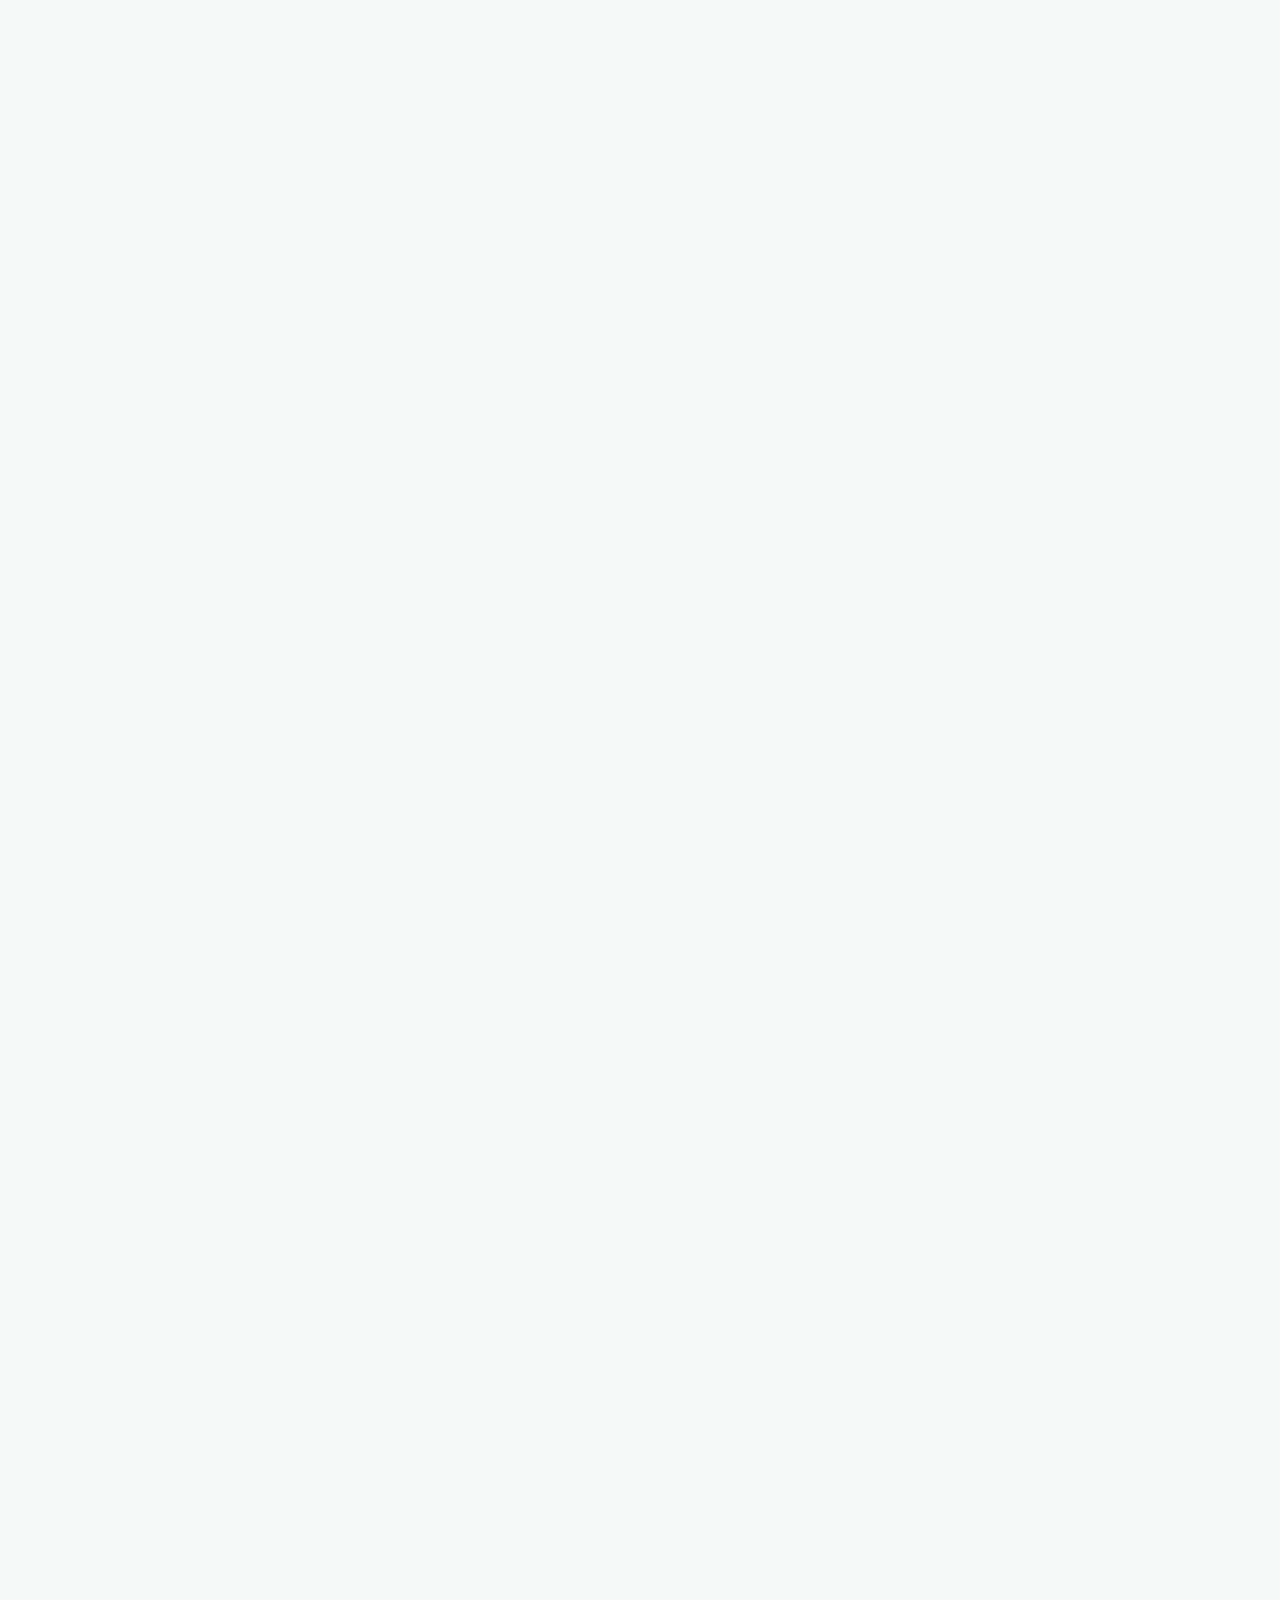
==== about.html @ 55b65fac "Add TUSSAR dedicated content page" ====
<!DOCTYPE html>
<html lang="en">
<head>
<meta charset="utf-8" />
<meta name="viewport" content="width=device-width, initial-scale=1, viewport-fit=cover" />
<title>Our Source & Story — TUSSAR</title>
<meta name="description" content="TUSSAR packaged drinking water — 1L bottles, 20L jars and 250ML box packs, sourced from natural springs and delivered fresh across your area. Order on WhatsApp." />
<meta property="og:title" content="TUSSAR — Water From the Source" />
<meta property="og:description" content="Pure, spring-sourced packaged drinking water, delivered fresh. 1L bottles ₹20, 20L jars ₹60, 250ML box packs ₹200." />
<meta property="og:type" content="website" />
<meta name="twitter:card" content="summary" />
<meta name="twitter:title" content="TUSSAR — Water From the Source" />
<meta name="twitter:description" content="Spring-sourced packaged drinking water, delivered fresh to your door." />
<link rel="preconnect" href="https://fonts.googleapis.com">
<link rel="preconnect" href="https://fonts.gstatic.com" crossorigin>
<link href="https://fonts.googleapis.com/css2?family=Fraunces:opsz,wght@9..144,300;9..144,500;9..144,600&family=Work+Sans:wght@400;500;600&display=swap" rel="stylesheet">
<style>
:root{
  --deep:#0B2E33; --teal:#124953; --mist:#EFF5F2; --paper:#F7FAF8;
  --stone:#3C5A55; --gold:#C6A15B; --ink:#0B1F1D; --line:rgba(255,255,255,.16);
}
:root:not([data-theme="light"]){}
@media (prefers-color-scheme: dark){ :root:not([data-theme="light"]){ } }
:root[data-theme="dark"]{}
*{box-sizing:border-box;margin:0;padding:0}
html{scroll-behavior:smooth;scroll-padding-top:env(safe-area-inset-top,0px)}
body{
  font-family:"Work Sans",system-ui,Arial,sans-serif;background:var(--paper);color:var(--ink);
  line-height:1.6;overflow-x:hidden;
  padding-top:env(safe-area-inset-top,0px);padding-bottom:env(safe-area-inset-bottom,0px);
}
h1,h2,h3{font-family:"Fraunces",Georgia,serif;font-weight:500;letter-spacing:-.01em;color:var(--deep)}
img,svg{max-width:100%}
a{color:inherit}
.wrap{max-width:1120px;margin:0 auto;padding:0 6vw}
.btn{display:inline-flex;align-items:center;gap:.5rem;background:var(--deep);color:#fff;border:none;
  padding:.85rem 1.6rem;border-radius:2px;font-size:.95rem;font-weight:600;cursor:pointer;text-decoration:none;
  transition:background .2s ease}
.btn:hover{background:var(--teal)}
.btn-ghost{background:transparent;border:1px solid var(--deep);color:var(--deep)}
.btn-ghost:hover{background:var(--deep);color:#fff}
.btn-gold{background:var(--gold);color:var(--deep)}
.btn-gold:hover{background:#b18e49}

/* NAV */
header.nav{position:sticky;top:env(safe-area-inset-top,0px);z-index:50;background:var(--deep);
  border-bottom:1px solid var(--line)}
.nav-row{display:flex;align-items:center;justify-content:space-between;padding:1.1rem 6vw;color:#fff}
.brand{font-family:"Fraunces",serif;font-size:1.4rem;color:#fff;letter-spacing:.02em}
.brand span{color:var(--gold)}
.nav-links{list-style:none;display:flex;gap:1.8rem;align-items:center}
.nav-links a{text-decoration:none;color:#dfeae6;font-size:.92rem}
.nav-links a:hover{color:#fff}
.nav-order{background:var(--gold);color:var(--deep);padding:.55rem 1.1rem;border-radius:2px;font-weight:600;font-size:.88rem}
.menu-btn{display:none;background:none;border:none;color:#fff;font-size:1.5rem;cursor:pointer}

/* HERO */
.hero{background:var(--deep);color:#EFF5F2;position:relative;overflow:hidden}
.hero .wrap{display:grid;grid-template-columns:1.1fr .9fr;gap:3rem;align-items:center;
  padding-top:5rem;padding-bottom:4rem;position:relative;z-index:2}
.hero h1{color:#fff;font-size:clamp(2.3rem,4.6vw,3.6rem);line-height:1.08;max-width:14ch}
.hero p.lead{max-width:42ch;color:#c9dad5;margin-top:1.2rem;font-size:1.05rem}
.hero .cta-row{display:flex;gap:1rem;margin-top:2rem;flex-wrap:wrap}
.hero .stats{display:flex;gap:2.2rem;margin-top:3rem;border-top:1px solid var(--line);padding-top:1.5rem}
.hero .stats div b{display:block;font-family:"Fraunces",serif;font-size:1.6rem;color:var(--gold)}
.hero .stats div span{font-size:.82rem;color:#a9c2bc}
.contour{position:absolute;inset:0;opacity:.5;z-index:1}

/* SECTION shell */
.section{padding:5rem 0}
.eyebrow{font-size:.85rem;color:var(--stone)}
.section h2{font-size:clamp(1.8rem,3vw,2.4rem);max-width:16ch}
.two-col{display:grid;grid-template-columns:1fr 1fr;gap:3.5rem;align-items:center}
.section p.body{color:var(--stone);max-width:56ch;margin-top:1rem}

/* ABOUT */
.about{background:var(--mist)}
.ring-art{aspect-ratio:1/1;display:flex;align-items:center;justify-content:center}

/* PRODUCTS */
.grid3{display:grid;grid-template-columns:repeat(3,1fr);gap:1.6rem;margin-top:2.6rem}
.card{background:var(--paper);border:1px solid #dfe6e2;padding:2rem 1.6rem;position:relative}
.card .icon{width:64px;height:64px;margin-bottom:1.2rem}
.card h3{font-size:1.15rem}
.card .price{font-family:"Fraunces",serif;font-size:1.7rem;color:var(--deep);margin:.6rem 0}
.card .price small{font-family:"Work Sans";font-size:.85rem;color:var(--stone);font-weight:400}
.card ul{margin:.8rem 0 1.4rem;padding-left:1.1rem;color:var(--stone);font-size:.9rem}
.card ul li{margin-bottom:.3rem}
.card .btn{width:100%;justify-content:center}

/* FEATURES */
.features-row{display:grid;grid-template-columns:repeat(4,1fr);gap:1.8rem;margin-top:2.6rem}
.feat h4{font-size:1rem;margin-bottom:.4rem}
.feat p{font-size:.88rem;color:var(--stone)}
.feat .icon{width:38px;height:38px;margin-bottom:.9rem;color:var(--gold)}

/* GALLERY */
.gallery{background:var(--deep);color:#EFF5F2}
.gallery h2{color:#fff}
.gal-grid{display:grid;grid-template-columns:repeat(4,1fr);gap:1px;margin-top:2.6rem;background:var(--line)}
.gal-tile{background:var(--teal);padding:2.2rem 1.2rem;display:flex;flex-direction:column;gap:1rem;min-height:190px}
.gal-tile .icon{width:34px;height:34px;color:var(--gold)}
.gal-tile h4{font-size:.95rem;color:#fff;font-weight:500;font-family:"Work Sans"}
.gal-tile p{font-size:.82rem;color:#b9cfc9}

/* REVIEWS */
.rev-grid{display:grid;grid-template-columns:repeat(3,1fr);gap:1.5rem;margin-top:2.6rem}
.rev-card{border-left:3px solid var(--gold);padding:.2rem 0 .2rem 1.2rem}
.rev-card p{font-style:italic;color:var(--stone)}
.rev-card b{display:block;margin-top:.8rem;font-size:.9rem;color:var(--deep)}
.rev-form{margin-top:2.6rem;display:grid;grid-template-columns:1fr 1fr auto;gap:.8rem}
.rev-form textarea{grid-column:1/4}
.rev-form input,.rev-form textarea{border:1px solid #cfd9d5;padding:.7rem;font-family:inherit;background:var(--paper)}

/* ORDER */
.order{background:var(--mist)}
.order-panel{display:grid;grid-template-columns:1fr 1fr;gap:3rem}
.order-form{display:grid;gap:.9rem}
.order-form input,.order-form select,.order-form textarea{
  border:1px solid #cfd9d5;padding:.8rem;font-family:inherit;font-size:.95rem;background:#fff}
.order-form label{font-size:.82rem;color:var(--stone);margin-bottom:-.4rem}
.total-row{font-family:"Fraunces",serif;font-size:1.3rem;color:var(--deep)}
.contact-card{background:var(--deep);color:#fff;padding:2.2rem}
.contact-card h3{color:#fff;font-size:1.2rem;margin-bottom:1.2rem}
.contact-card a{display:block;color:#dfeae6;text-decoration:none;margin-bottom:.7rem;font-size:.95rem}
.contact-card a:hover{color:var(--gold)}
.contact-intro{color:#a9c2bc;font-size:.88rem;margin:-.5rem 0 1.1rem}
.contact-action{display:flex!important;align-items:center;gap:.75rem;padding:.75rem .8rem;border:1px solid rgba(255,255,255,.14);border-radius:8px;margin-bottom:.65rem!important;background:rgba(255,255,255,.04)}
.contact-action span{display:flex;flex-direction:column;line-height:1.25}
.contact-action small{color:#a9c2bc;font-size:.72rem;margin-top:.15rem}
.order-actions{display:grid;grid-template-columns:1fr 1fr 1fr;gap:.65rem}
.order-actions .btn{width:100%;text-align:center;display:flex;align-items:center;justify-content:center;min-height:48px}
.btn-mail{background:#fff;color:var(--deep);border:1px solid var(--deep);font-family:inherit;font-weight:600;cursor:pointer}
.btn-call{background:var(--teal);color:#fff!important;border:1px solid var(--teal);text-decoration:none;font-family:inherit;font-weight:600}
.btn-mail:hover,.btn-call:hover{transform:translateY(-2px)}
.voice-order-btn{width:100%;margin-top:.7rem;border:1px dashed var(--gold);background:rgba(198,161,91,.08);color:var(--deep);padding:.75rem;font:600 .9rem "Work Sans",sans-serif;cursor:pointer;border-radius:2px}
.voice-order-btn:hover{background:rgba(198,161,91,.18);transform:translateY(-1px)}
.voice-order-status{font-size:.78rem;color:var(--stone);margin-top:.45rem}
.delivery-eta{margin-top:.8rem;padding:.75rem;border-left:3px solid var(--gold);background:rgba(198,161,91,.08);color:#dfeae6;font-size:.84rem;display:none}
.delivery-eta.show{display:block}
@media(max-width:700px){.order-actions{grid-template-columns:1fr}.order-actions .btn{min-height:52px}}

/* DELIVERY OPTIONS */
.delivery-options{display:grid;gap:.65rem;margin-top:.25rem}.delivery-option{display:flex;align-items:flex-start;gap:.6rem;border:1px solid #cfd9d5;background:#fff;padding:.7rem .8rem}.delivery-option input{margin-top:.25rem}.delivery-option strong{display:block;color:var(--deep);font-size:.9rem}.delivery-option small{display:block;color:var(--stone);font-size:.75rem}.delivery-base{font-size:.78rem;color:var(--stone);margin-top:.35rem}.delivery-base a{color:var(--deep);font-weight:600}.delivery-breakdown{font-size:.82rem;color:var(--stone)}
/* ORDER TRACKING */
.tracking{background:var(--paper)}
.track-box{max-width:760px;margin:2rem auto 0;background:#fff;border:1px solid #dfe6e2;padding:1.5rem}
.track-form{display:grid;grid-template-columns:1fr auto;gap:.7rem}
.track-form input{border:1px solid #cfd9d5;padding:.8rem;font-family:inherit;font-size:.95rem}
.track-result{display:none;margin-top:1.4rem;border-top:1px solid #dfe6e2;padding-top:1.3rem}
.track-result.show{display:block}
.track-id{font-family:"Fraunces",serif;color:var(--deep);font-size:1.15rem;margin-bottom:1rem}
.track-steps{display:grid;gap:.8rem}
.track-step{display:flex;align-items:center;gap:.8rem;color:#8a9b97}
.track-dot{width:28px;height:28px;border:2px solid #cfd9d5;border-radius:50%;display:grid;place-items:center;flex-shrink:0;font-size:.75rem}
.track-step.active{color:var(--deep);font-weight:600}
.track-step.active .track-dot{background:var(--gold);border-color:var(--gold);color:var(--deep)}
.track-note{font-size:.8rem;color:var(--stone);margin-top:1rem}
@media(max-width:560px){.track-form{grid-template-columns:1fr}.track-box{padding:1rem}}
/* FOOTER */
footer{background:var(--deep);color:#a9c2bc;padding:2.4rem 6vw;font-size:.85rem;
  display:flex;justify-content:space-between;flex-wrap:wrap;gap:.6rem}
footer span{color:var(--gold)}

/* ACCOUNT / LOGIN */
.account-btn{border:1px solid rgba(255,255,255,.28);background:transparent;color:#fff;padding:.55rem .8rem;border-radius:3px;cursor:pointer;font:600 .82rem "Work Sans",sans-serif;transition:.2s}
.account-btn:hover{background:var(--gold);color:var(--deep);border-color:var(--gold)}
.auth-overlay{position:fixed;inset:0;background:rgba(3,18,20,.72);backdrop-filter:blur(5px);z-index:200;display:none;align-items:center;justify-content:center;padding:1rem}
.auth-overlay.open{display:flex}
.auth-modal{width:min(430px,94vw);max-height:90vh;overflow:auto;background:#fff;border:1px solid #dfe6e2;box-shadow:0 20px 60px rgba(0,0,0,.3);padding:1.5rem;position:relative}
.auth-close{position:absolute;right:1rem;top:.8rem;border:none;background:none;font-size:1.5rem;color:var(--stone);cursor:pointer}
.auth-modal h2{font-size:1.7rem;margin-bottom:.25rem}
.auth-sub{font-size:.82rem;color:var(--stone);margin-bottom:1.2rem}
.auth-tabs{display:grid;grid-template-columns:1fr 1fr;border-bottom:1px solid #dfe6e2;margin-bottom:1rem}
.auth-tab{border:none;background:none;padding:.7rem;cursor:pointer;color:var(--stone);font-weight:600}
.auth-tab.active{color:var(--deep);border-bottom:2px solid var(--gold)}
.auth-form{display:grid;gap:.75rem}
.auth-form label{font-size:.78rem;color:var(--stone)}
.auth-form input{border:1px solid #cfd9d5;padding:.75rem;font:inherit;width:100%}
.auth-form button{margin-top:.25rem}
.auth-note{font-size:.72rem;color:#71817d;margin-top:.8rem;line-height:1.5}
.profile-panel{display:none}
.profile-panel.show{display:block}
.profile-head{display:flex;align-items:center;gap:.8rem;padding:.9rem;background:var(--mist);margin-bottom:1rem}
.profile-avatar{width:44px;height:44px;border-radius:50%;background:var(--deep);color:var(--gold);display:grid;place-items:center;font-size:1.1rem}
.profile-head strong{display:block;color:var(--deep)}
.profile-head small{color:var(--stone)}
.profile-card{border:1px solid #dfe6e2;padding:1rem;margin-bottom:.75rem}
.profile-card h3{font-size:1rem;margin-bottom:.7rem}
.profile-actions{display:grid;grid-template-columns:1fr 1fr;gap:.6rem}
.profile-actions button{padding:.7rem;border:1px solid #cfd9d5;background:#fff;cursor:pointer;font:600 .8rem "Work Sans",sans-serif}
.profile-actions button:hover{background:var(--mist)}
.order-history{display:grid;gap:.55rem}
.history-item{border:1px solid #dfe6e2;padding:.7rem;font-size:.8rem}
.history-item strong{color:var(--deep)}
.history-empty{font-size:.8rem;color:var(--stone)}
.payment-box{background:var(--mist);padding:.8rem;font-size:.8rem;color:var(--stone)}
@media(max-width:700px){.account-btn{padding:.5rem .65rem}.account-btn span{display:none}}
/* CHATBOT */
#chat-toggle{position:fixed;bottom:22px;right:22px;z-index:80;width:58px;height:58px;border-radius:50%;
  background:var(--gold);border:none;cursor:pointer;box-shadow:0 8px 22px rgba(0,0,0,.25);
  display:flex;align-items:center;justify-content:center}
#chat-toggle svg{width:26px;height:26px;color:var(--deep)}
#chat-panel{position:fixed;bottom:92px;right:22px;z-index:80;width:min(340px,88vw);height:min(460px,70vh);
  background:#fff;border:1px solid #dfe6e2;box-shadow:0 16px 40px rgba(0,0,0,.22);display:none;
  flex-direction:column;overflow:hidden}
#chat-panel.open{display:flex}
.chat-head{background:var(--deep);color:#fff;padding:.9rem 1.1rem}
.chat-head-row{display:flex;align-items:center;justify-content:space-between;gap:.5rem}
.chat-head b{font-family:"Fraunces",serif;font-weight:500}
.chat-head span{display:block;font-size:.78rem;color:#a9c2bc}
.chat-icon-btn{border:1px solid rgba(255,255,255,.25);background:transparent;color:#fff;border-radius:50%;width:32px;height:32px;cursor:pointer}
.chat-icon-btn.active{background:var(--gold);color:var(--deep)}
.chat-languages{display:flex;gap:.35rem;margin-top:.55rem}
.chat-lang{border:1px solid rgba(255,255,255,.3);background:transparent;color:#fff;padding:.25rem .5rem;border-radius:14px;font-size:.7rem;cursor:pointer}
.chat-lang.active{background:var(--gold);border-color:var(--gold);color:var(--deep)}
.chat-body{flex:1;overflow-y:auto;padding:.9rem;display:flex;flex-direction:column;gap:.6rem;background:var(--mist)}
.msg{max-width:85%;padding:.6rem .8rem;font-size:.88rem;border-radius:2px;line-height:1.45;white-space:pre-wrap}
.msg.bot{background:#fff;border:1px solid #dfe6e2;align-self:flex-start}
.msg.user{background:var(--deep);color:#fff;align-self:flex-end}
.chips{display:flex;flex-wrap:wrap;gap:.4rem;padding:.6rem .9rem;border-top:1px solid #eef1ef}
.chip{font-size:.76rem;border:1px solid var(--gold);color:var(--stone);background:#fff;padding:.35rem .6rem;border-radius:20px;cursor:pointer}
.chip:hover{background:var(--gold);color:var(--deep)}
.chat-input{display:flex;border-top:1px solid #eef1ef}
.chat-input input{flex:1;min-width:0;border:none;padding:.8rem;font-family:inherit;font-size:.88rem}
.chat-input button{border:none;background:var(--deep);color:#fff;padding:0 .8rem;cursor:pointer}
#chatMic.listening{background:var(--gold);color:var(--deep);animation:chatPulse 1s infinite}
@keyframes chatPulse{50%{transform:scale(1.08)}}

/* TRUST STRIP */
.trust{background:var(--paper);border-bottom:1px solid #dfe6e2}
.trust-row{display:flex;justify-content:space-between;gap:1.2rem;padding:1.4rem 0;flex-wrap:wrap}
.trust-item{display:flex;align-items:center;gap:.6rem;font-size:.85rem;color:var(--stone)}
.trust-item svg{width:20px;height:20px;color:var(--gold);flex-shrink:0}

/* PLANS */
.plans{background:var(--paper)}
.plan-row{display:grid;grid-template-columns:repeat(3,1fr);gap:1.6rem;margin-top:2.6rem}
.plan{border:1px solid #dfe6e2;padding:1.8rem}
.plan.pop{border-color:var(--gold);position:relative}
.plan.pop:before{content:"Most chosen";position:absolute;top:-12px;left:1.8rem;background:var(--gold);
  color:var(--deep);font-size:.72rem;font-weight:600;padding:.25rem .6rem}
.plan h4{font-family:"Fraunces",serif;font-size:1.1rem;color:var(--deep);margin-bottom:.4rem}
.plan .p{font-size:.88rem;color:var(--stone);margin-bottom:1rem}
.plan ul{padding-left:1.1rem;color:var(--stone);font-size:.88rem}
.plan ul li{margin-bottom:.3rem}

/* PINCODE CHECK */
.pincode-check{margin-top:1.4rem;display:flex;gap:.6rem}
.pincode-check input{flex:1;border:1px solid #cfd9d5;padding:.7rem;font-family:inherit;background:#fff}
#pincodeResult{margin-top:.7rem;font-size:.86rem}

/* FAQ ACCORDION */
.faq-list{margin-top:2.2rem;border-top:1px solid #dfe6e2}
.faq-item{border-bottom:1px solid #dfe6e2}
.faq-q{width:100%;text-align:left;background:none;border:none;padding:1.1rem 0;font-family:"Fraunces",serif;
  font-size:1.02rem;color:var(--deep);cursor:pointer;display:flex;justify-content:space-between;
  align-items:center;gap:1rem}
.faq-q span{font-size:1.2rem;color:var(--gold);flex-shrink:0}
.faq-a{max-height:0;overflow:hidden;color:var(--stone);font-size:.92rem;transition:max-height .25s ease}
.faq-item.open .faq-a{max-height:200px;padding-bottom:1.1rem}

@media (max-width:860px){
  .hero .wrap{grid-template-columns:1fr;padding-top:3rem}
  .contour{display:none}
  .two-col,.order-panel{grid-template-columns:1fr}
  .grid3,.features-row,.gal-grid,.rev-grid,.plan-row{grid-template-columns:1fr 1fr}

  /* Mobile navigation: keep the menu above the page and close it after navigation. */
  header.nav{position:sticky;top:env(safe-area-inset-top,0px);z-index:100}
  .nav-row{position:relative}
  .nav-links{
    display:none;
    position:absolute;
    top:100%;
    left:0;
    right:0;
    max-height:calc(100vh - 78px);
    overflow-y:auto;
    -webkit-overflow-scrolling:touch;
    background:var(--deep);
    flex-direction:column;
    align-items:center;
    gap:0;
    padding:1rem 6vw 1.25rem;
    border-top:1px solid var(--line);
    box-shadow:0 12px 24px rgba(0,0,0,.22);
  }
  .nav-links.open{display:flex}
  .nav-links li{width:100%;text-align:center}
  .nav-links a{
    display:block;
    padding:.9rem .5rem;
  }
  .nav-links .nav-order{margin:.5rem auto 0;width:max-content}
  .menu-btn{display:block;position:relative;z-index:101}
  .trust-row{justify-content:flex-start}
}
@media (max-width:560px){
  .grid3,.features-row,.gal-grid,.rev-grid,.plan-row{grid-template-columns:1fr}
  .rev-form{grid-template-columns:1fr}
  .rev-form textarea{grid-column:auto}
  #chat-panel{right:12px;bottom:84px;width:92vw}
  .pincode-check{flex-direction:column}
  footer{flex-direction:column;text-align:left}
}

/* PROGRESS BAR */
#scrollBar{position:fixed;top:env(safe-area-inset-top,0px);left:0;height:3px;background:var(--gold);
  width:0%;z-index:90;transition:width .1s linear}

/* SEASONAL BANNER */
#seasonBanner{background:var(--gold);color:var(--deep);text-align:center;font-size:.85rem;
  padding:.6rem 2.5rem .6rem 1rem;position:relative}
#seasonBanner button{position:absolute;right:.8rem;top:50%;transform:translateY(-50%);background:none;
  border:none;font-size:1.1rem;cursor:pointer;color:var(--deep)}

/* LANG TOGGLE */
.lang-toggle{display:flex;gap:.3rem;margin-right:1rem}
.lang-toggle button{background:none;border:1px solid var(--line);color:#c9dad5;font-size:.75rem;
  padding:.25rem .5rem;cursor:pointer}
.lang-toggle button.active{background:var(--gold);color:var(--deep);border-color:var(--gold)}
.lang-toggle button{position:relative;overflow:hidden;transition:transform .18s ease,box-shadow .18s ease,background .18s ease}
.lang-toggle button:active{transform:scale(.9)}
.lang-toggle button.lang-selected{animation:langPop .45s ease}
@keyframes langPop{
  0%{transform:scale(.9)}
  55%{transform:scale(1.12)}
  100%{transform:scale(1)}
}
.nav-links a{transition:color .2s ease,transform .2s ease}
.nav-links a:active{transform:scale(.94)}
.nav-links a.nav-clicked{animation:navTap .35s ease}
@keyframes navTap{
  50%{color:var(--gold);transform:scale(1.06)}
}

/* HERO ANIMATION */
@keyframes riseIn{from{opacity:0;transform:translateY(14px)}to{opacity:1;transform:translateY(0)}}
.hero .wrap>div:first-child>*{animation:riseIn .7s ease both}
.hero .wrap>div:first-child>*:nth-child(2){animation-delay:.08s}
.hero .wrap>div:first-child>*:nth-child(3){animation-delay:.16s}
.hero .wrap>div:first-child>*:nth-child(4){animation-delay:.24s}
.hero .wrap>div:first-child>*:nth-child(5){animation-delay:.32s}
@media (prefers-reduced-motion:reduce){.hero .wrap>div:first-child>*{animation:none}}

/* BULK TABLE */
.bulk-table{width:100%;border-collapse:collapse;font-size:.85rem;margin-top:.8rem}
.bulk-table td{padding:.35rem 0;color:var(--stone);border-top:1px solid #dfe6e2}
.bulk-table td:last-child{text-align:right;color:var(--deep);font-weight:600}

/* CORPORATE FORM */
.corp{background:var(--deep);color:#fff}
.corp h2{color:#fff}
.corp .body{color:#c9dad5}
.corp-form{display:grid;grid-template-columns:1fr 1fr;gap:.9rem;margin-top:2rem}
.corp-form textarea{grid-column:1/3}
.corp-form input,.corp-form textarea{border:1px solid var(--line);background:var(--teal);color:#fff;
  padding:.8rem;font-family:inherit}
.corp-form input::placeholder,.corp-form textarea::placeholder{color:#a9c2bc}
.corp-form button{grid-column:1/3;justify-self:start}

/* GEO + REPEAT */
.geo-link{background:none;border:none;color:var(--gold);text-decoration:underline;cursor:pointer;
  font-size:.82rem;padding:0;margin-top:.6rem}
.repeat-btn{font-size:.82rem;background:none;border:1px dashed var(--stone);color:var(--stone);
  padding:.5rem .8rem;cursor:pointer;margin-bottom:.4rem}

/* PRINT RECEIPT */
#receipt{display:none}
@media print{
  body *{visibility:hidden}
  #receipt,#receipt *{visibility:visible}
  #receipt{display:block;position:absolute;top:0;left:0;width:100%;padding:2rem}
}

@media (max-width:860px){
  .corp-form{grid-template-columns:1fr}
  .corp-form textarea,.corp-form button{grid-column:auto}
  .lang-toggle{margin:0 0 .6rem}
}

/* CUSTOM SCROLLBAR + CURSOR */
::-webkit-scrollbar{width:10px}
::-webkit-scrollbar-track{background:var(--mist)}
::-webkit-scrollbar-thumb{background:var(--gold);border:2px solid var(--mist)}
a,button,.btn,.chip,.faq-q{cursor:url('data:image/svg+xml;utf8,<svg xmlns="http://www.w3.org/2000/svg" width="22" height="22"><circle cx="11" cy="11" r="8" fill="none" stroke="%23C6A15B" stroke-width="2"/></svg>') 11 11,pointer}

/* WAVY DIVIDER */
.wave{display:block;width:100%;line-height:0;margin-top:-1px}
.wave svg{width:100%;height:60px;display:block}

/* RIPPLE */
.btn{position:relative;overflow:hidden}
.ripple{position:absolute;border-radius:50%;background:rgba(255,255,255,.5);transform:scale(0);
  animation:rippleAnim .55s ease-out;pointer-events:none}
@keyframes rippleAnim{to{transform:scale(3);opacity:0}}

/* LIQUID TEXT */
.liquid{font-family:"Fraunces",serif;font-size:clamp(2.2rem,7vw,4.5rem);font-weight:600;
  background:linear-gradient(0deg,var(--gold) 0%,var(--gold) 50%,#dcdfdd 50%,#dcdfdd 100%);
  background-size:100% 220%;background-position:0 100%;-webkit-background-clip:text;background-clip:text;
  color:transparent;transition:background-position 1.8s ease}
.liquid.filled{background-position:0 0}

/* CARD TILT + SHINE + TINTS */
.card{transition:transform .3s ease,box-shadow .3s ease;overflow:hidden}
.card:hover{transform:rotate(-.6deg) translateY(-4px);box-shadow:0 18px 30px rgba(11,46,51,.12)}
.card .icon{transition:transform .3s ease}
.card:hover .icon{transform:scale(1.06) rotate(2deg)}
.card.tint-blue{background:linear-gradient(180deg,#eef8fb,var(--paper) 40%)}
.card.tint-gold{background:linear-gradient(180deg,#fbf5e8,var(--paper) 40%)}
.card.tint-green{background:linear-gradient(180deg,#eef7f2,var(--paper) 40%)}

/* MINERAL CHART */
.mineral-row{display:flex;align-items:center;gap:1rem;margin-bottom:.9rem}
.mineral-row span{width:110px;font-size:.85rem;color:var(--stone);flex-shrink:0}
.mineral-bar{flex:1;height:8px;background:#dfe6e2}
.mineral-bar i{display:block;height:100%;background:var(--gold)}
.mineral-row b{width:60px;text-align:right;font-size:.85rem;color:var(--deep)}

/* JOURNEY SCROLL STRIP */
.journey{display:flex;gap:1px;overflow-x:auto;scroll-snap-type:x mandatory;margin-top:2.6rem;background:var(--line)}
.journey .step{scroll-snap-align:start;min-width:240px;background:var(--teal);color:#fff;padding:2rem 1.6rem;flex-shrink:0}
.journey .step b{display:block;font-family:"Fraunces",serif;font-size:1.5rem;color:var(--gold);margin-bottom:.4rem}
.journey .step p{font-size:.85rem;color:#b9cfc9}

/* FOUNDER NOTE */
.founder{border-left:3px solid var(--gold);padding-left:1.4rem;margin-top:2.6rem;max-width:60ch}
.founder p{font-style:italic;color:var(--stone);font-size:1.02rem}
.founder b{display:block;margin-top:.8rem;color:var(--deep);font-style:normal}

/* HERO DRIFT */
.hero{position:relative}
.hero:before{content:"";position:absolute;inset:0;z-index:0;
  background:radial-gradient(circle at 30% 40%,rgba(198,161,91,.18),transparent 55%),
             radial-gradient(circle at 75% 65%,rgba(20,83,92,.5),transparent 55%);
  background-size:180% 180%;animation:driftBg 16s ease-in-out infinite}
@keyframes driftBg{0%,100%{background-position:0% 0%}50%{background-position:100% 60%}}
@media (prefers-reduced-motion:reduce){.hero:before{animation:none}.liquid{transition:none}}

.badge-fresh{display:inline-flex;align-items:center;gap:.4rem;font-size:.78rem;color:var(--gold);
  border:1px solid var(--gold);padding:.3rem .7rem;border-radius:20px;margin-top:1rem}
</style>
<style>
body{opacity:0;transform:translateY(8px);transition:opacity .42s ease,transform .42s ease}body.page-ready{opacity:1;transform:none}body.page-leaving{opacity:0;transform:translateY(-8px)}
.nav-links a{position:relative;transition:color .25s ease,transform .25s ease}.nav-links a::after{content:"";position:absolute;left:0;right:0;bottom:-8px;height:2px;background:var(--gold);transform:scaleX(0);transition:transform .28s ease}.nav-links a:hover{transform:translateY(-2px)}.nav-links a:hover::after,.nav-links a.active::after{transform:scaleX(1)}.nav-links a.active{color:#fff}
.page-intro{padding:2.4rem 0 0;background:var(--paper)}.page-intro .wrap{display:flex;align-items:end;gap:2rem}.page-intro .kicker{font-size:.76rem;letter-spacing:.14em;text-transform:uppercase;color:var(--gold);font-weight:600}.page-intro h1{font-size:clamp(2rem,5vw,3.4rem);margin-top:.25rem}.page-intro p{max-width:50ch;color:var(--stone);margin-top:.5rem}@media(max-width:760px){.page-intro .wrap{display:block}}@media(prefers-reduced-motion:reduce){body,.nav-links a,.nav-links a::after{transition:none!important}}
</style></head><div class="auth-overlay" id="authOverlay" onclick="if(event.target===this)closeAuthModal()">
  <div class="auth-modal" role="dialog" aria-modal="true" aria-labelledby="authTitle">
    <button class="auth-close" type="button" onclick="closeAuthModal()" aria-label="Close">×</button>
    <h2 id="authTitle">Your TUSSAR Account</h2>
    <p class="auth-sub" id="authSub">Login to view your orders, profile and payment options.</p>

    <div id="authBox">
      <div class="auth-tabs">
        <button class="auth-tab active" id="loginTab" type="button" onclick="showAuthTab('login')">Login</button>
        <button class="auth-tab" id="signupTab" type="button" onclick="showAuthTab('signup')">Create account</button>
      </div>

      <form class="auth-form" id="loginForm" onsubmit="return loginCustomer(event)">
        <div><label>Email or mobile</label><input id="loginIdentity" required autocomplete="username" placeholder="Email or mobile number"></div>
        <div><label>Password</label><input id="loginPassword" type="password" required autocomplete="current-password" placeholder="Password"></div>
        <button class="btn btn-gold" type="submit">🔐 Login</button>
      </form>

      <form class="auth-form" id="signupForm" style="display:none" onsubmit="return signupCustomer(event)">
        <div><label>Full name</label><input id="signupName" required autocomplete="name" placeholder="Your name"></div>
        <div><label>Mobile</label><input id="signupPhone" required autocomplete="tel" placeholder="10-digit mobile"></div>
        <div><label>Email</label><input id="signupEmail" type="email" required autocomplete="email" placeholder="you@example.com"></div>
        <div><label>Password</label><input id="signupPassword" type="password" minlength="6" required autocomplete="new-password" placeholder="Minimum 6 characters"></div>
        <button class="btn btn-gold" type="submit">✨ Create account</button>
      </form>
      <p class="auth-note">Account UI is ready. For production, authentication, order history and payment records should be stored in a secure backend/database rather than browser storage.</p>
    </div>

    <div class="profile-panel" id="profilePanel">
      <div class="profile-head">
        <div class="profile-avatar" id="profileAvatar">T</div>
        <div><strong id="profileName">Customer</strong><small id="profileContact">—</small></div>
      </div>

      <div class="profile-card">
        <h3>📦 Order history</h3>
        <div class="order-history" id="orderHistory"></div>
      </div>

      <div class="profile-card">
        <h3>💳 Payments</h3>
        <div class="payment-box">Payment history and saved payment methods will appear here after the secure payment backend is connected.</div>
      </div>

      <div class="profile-card">
        <h3>👤 Profile</h3>
        <div class="profile-actions">
          <button type="button" onclick="showProfileMessage('Address book')">📍 Address book</button>
          <button type="button" onclick="showProfileMessage('Profile editing')">✏️ Edit profile</button>
        </div>
      </div>

      <button class="btn btn-ghost" type="button" style="width:100%;justify-content:center" onclick="logoutCustomer()">Log out</button>
      <p class="auth-note" id="profileMessage"></p>
    </div>
  </div>
</div>

<div id="scrollBar"></div>
<div id="seasonBanner" style="display:none">☀️ Summer stock-up: order 2+ jars this week and delivery's on us. &nbsp;·&nbsp; Refer a friend — you both get ₹20 off.
  <button onclick="dismissBanner()" aria-label="Dismiss">×</button>
</div>

<header class="nav"><div class="nav-row"><a class="brand" href="index.html" style="text-decoration:none">TUSSAR<span>.</span></a><ul class="nav-links" id="navLinks"><li><a href="about.html" data-page="about">Source</a></li><li><a href="products.html" data-page="products">Products</a></li><li><a href="process.html" data-page="process">Process</a></li><li><a href="reviews.html" data-page="reviews">Reviews</a></li><li><a href="track.html" data-page="track">Track</a></li><li class="lang-toggle"><button class="active" data-lang="en" onclick="setLang('en')">EN</button><button data-lang="hi" onclick="setLang('hi')">HI</button><button data-lang="or" onclick="setLang('or')">OD</button></li><li><a href="#" onclick="openAuthModal();return false;">👤 <span id="accountBtnText">Login</span></a></li><li><a href="order.html" class="nav-order" data-page="order">Order</a></li></ul><button class="menu-btn" id="menuBtn" aria-label="Menu">☰</button></div></header><div class="page-intro"><div class="wrap"><div><div class="kicker">01 · The source</div><h1>Water, with a story behind it.</h1><p>Discover the thinking and everyday consistency behind TUSSAR.</p></div></div></div><section class="section about" id="about">
  <div class="wrap two-col">
    <div class="ring-art">
      <svg viewBox="0 0 300 300" width="280">
        <g fill="none" stroke="#124953" stroke-width="1.4">
          <path d="M150 20 C 90 60, 60 140, 150 280 C 240 140, 210 60, 150 20 Z" opacity=".25"/>
          <path d="M150 60 C 105 90, 85 150, 150 250 C 215 150, 195 90, 150 60 Z" opacity=".45"/>
          <path d="M150 100 C 122 120, 112 155, 150 215 C 188 155, 178 120, 150 100 Z" opacity=".7"/>
        </g>
        <circle cx="150" cy="150" r="6" fill="#C6A15B"/>
      </svg>
    </div>
    <div>
      <p class="eyebrow">Our source</p>
      <h2>Sourced clean. Purified strictly. Delivered fast.</h2>
      <p class="body">Every batch is drawn from natural springs, run through multi-stage purification, and quality-checked before it leaves the plant — so it keeps the minerals your body needs while removing what it doesn't. Rameswari Drinks has been getting it to homes, offices and events across the region ever since.</p>

      <div class="founder">
        <p>"We started TUSSAR because our own family couldn't find water we trusted enough to give our kids. Every jar that leaves the plant is one we'd put on our own table."</p>
        <b>— Founder, Rameswari Drinks</b>
      </div>
    </div>
  </div>

  <div class="wrap" style="margin-top:3.5rem">
    <p class="eyebrow">Mineral profile <span style="opacity:.6">(sample — replace with your lab report)</span></p>
    <div class="mineral-row"><span>TDS</span><div class="mineral-bar"><i style="width:62%"></i></div><b>150 ppm</b></div>
    <div class="mineral-row"><span>pH level</span><div class="mineral-bar"><i style="width:72%"></i></div><b>7.2</b></div>
    <div class="mineral-row"><span>Calcium</span><div class="mineral-bar"><i style="width:45%"></i></div><b>18 mg/L</b></div>
    <div class="mineral-row"><span>Magnesium</span><div class="mineral-bar"><i style="width:38%"></i></div><b>9 mg/L</b></div>
  </div>

  <div class="wrap">
    <div class="journey">
      <div class="step"><b>01</b><p>Spring — drawn from a clean natural source.</p></div>
      <div class="step"><b>02</b><p>Filtered — multi-stage purification removes impurities.</p></div>
      <div class="step"><b>03</b><p>Tested — every batch checked before packaging.</p></div>
      <div class="step"><b>04</b><p>Delivered — sealed and sent straight to your door.</p></div>
    </div>
  </div>
</section><section class="section about">
  <div class="wrap">
    <p class="eyebrow">Why TUSSAR</p>
    <h2>What stays consistent, order after order</h2>
    <div class="features-row">
      <div class="feat"><svg class="icon" viewBox="0 0 24 24" fill="none" stroke="currentColor" stroke-width="1.6"><path d="M12 3c3 4 6 7.5 6 11a6 6 0 0 1-12 0c0-3.5 3-7 6-11z"/></svg>
        <h4>Natural minerals</h4><p>Spring-sourced water that keeps its natural mineral balance.</p></div>
      <div class="feat"><svg class="icon" viewBox="0 0 24 24" fill="none" stroke="currentColor" stroke-width="1.6"><circle cx="12" cy="12" r="9"/><path d="M8 12l3 3 5-6"/></svg>
        <h4>Batch-tested</h4><p>Every batch checked against quality standards before dispatch.</p></div>
      <div class="feat"><svg class="icon" viewBox="0 0 24 24" fill="none" stroke="currentColor" stroke-width="1.6"><path d="M3 13l2-6h9l4 4h3v6h-3M8 17a2 2 0 1 0 0-4 2 2 0 0 0 0 4zM17 17a2 2 0 1 0 0-4 2 2 0 0 0 0 4z"/></svg>
        <h4>Fast delivery</h4><p>Home and office delivery on a schedule that suits you.</p></div>
      <div class="feat"><svg class="icon" viewBox="0 0 24 24" fill="none" stroke="currentColor" stroke-width="1.6"><path d="M4 4h16v12H7l-3 3V4z"/></svg>
        <h4>Real support</h4><p>Message us directly — orders and questions, no call centre.</p></div>
    </div>
  </div>
</section>
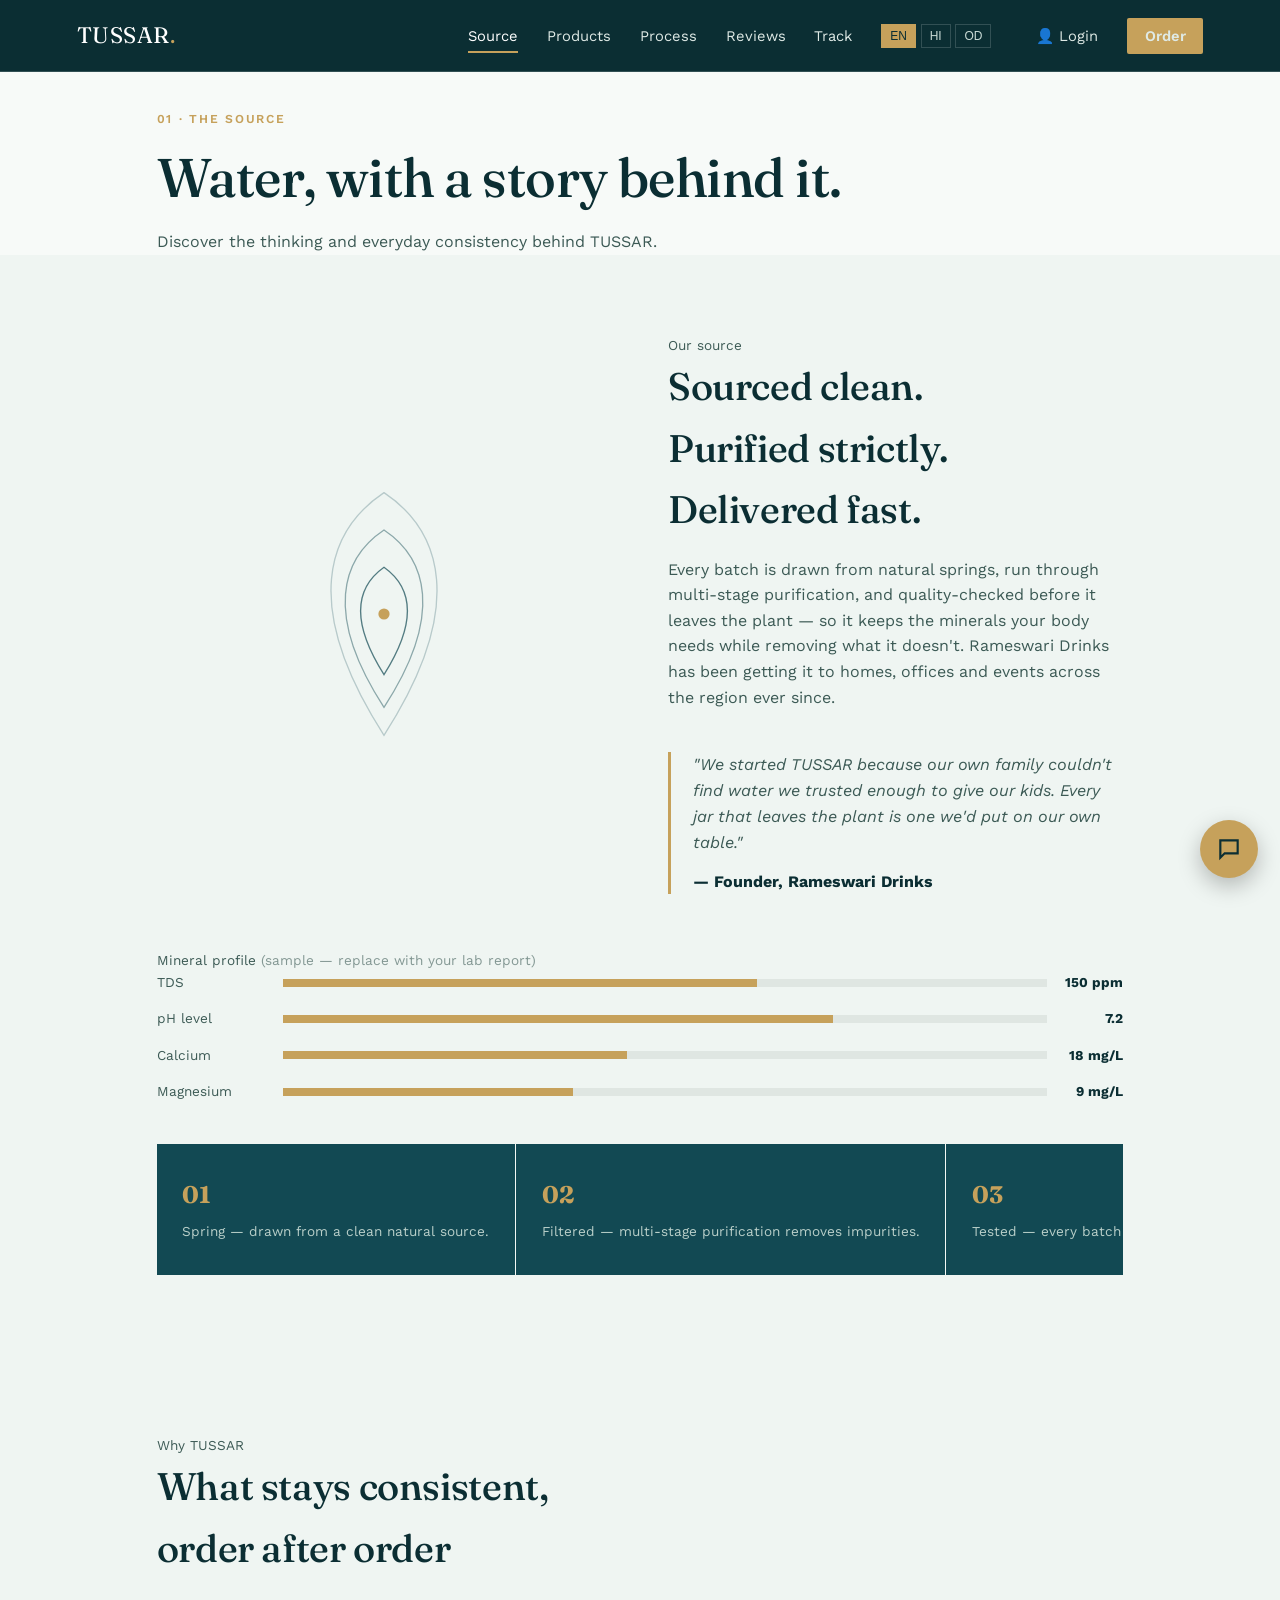
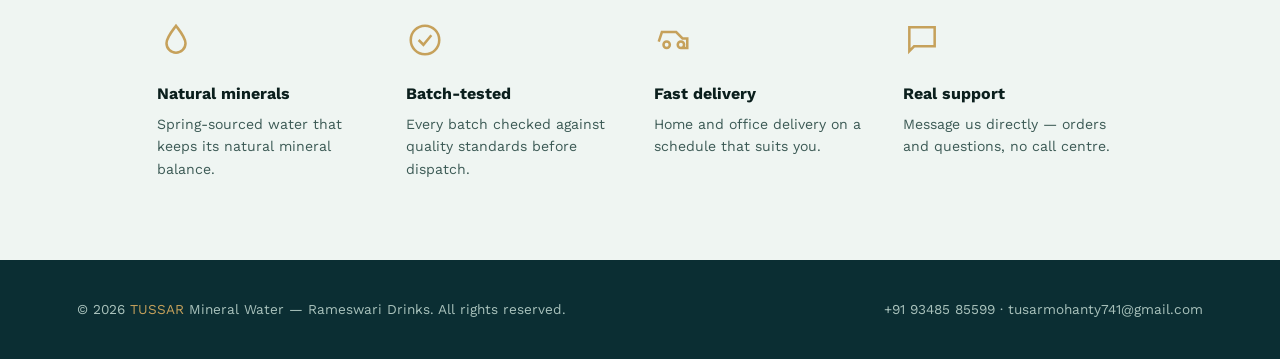
==== commit 460c7080: "Polish TUSSAR multi-page UX and navigation" ====
--- a/about.html
+++ b/about.html
@@ -445,7 +445,7 @@
 <style>
 body{opacity:0;transform:translateY(8px);transition:opacity .42s ease,transform .42s ease}body.page-ready{opacity:1;transform:none}body.page-leaving{opacity:0;transform:translateY(-8px)}
 .nav-links a{position:relative;transition:color .25s ease,transform .25s ease}.nav-links a::after{content:"";position:absolute;left:0;right:0;bottom:-8px;height:2px;background:var(--gold);transform:scaleX(0);transition:transform .28s ease}.nav-links a:hover{transform:translateY(-2px)}.nav-links a:hover::after,.nav-links a.active::after{transform:scaleX(1)}.nav-links a.active{color:#fff}
-.page-intro{padding:2.4rem 0 0;background:var(--paper)}.page-intro .wrap{display:flex;align-items:end;gap:2rem}.page-intro .kicker{font-size:.76rem;letter-spacing:.14em;text-transform:uppercase;color:var(--gold);font-weight:600}.page-intro h1{font-size:clamp(2rem,5vw,3.4rem);margin-top:.25rem}.page-intro p{max-width:50ch;color:var(--stone);margin-top:.5rem}@media(max-width:760px){.page-intro .wrap{display:block}}@media(prefers-reduced-motion:reduce){body,.nav-links a,.nav-links a::after{transition:none!important}}
+.page-intro{padding:2.4rem 0 0;background:var(--paper)}.page-intro .wrap{display:flex;align-items:end;gap:2rem}.page-intro .kicker{font-size:.76rem;letter-spacing:.14em;text-transform:uppercase;color:var(--gold);font-weight:600}.page-intro h1{font-size:clamp(2rem,5vw,3.4rem);margin-top:.25rem}.page-intro p{max-width:50ch;color:var(--stone);margin-top:.5rem}.explore-grid{display:grid;grid-template-columns:repeat(4,1fr);gap:1rem;margin:2rem auto 0;max-width:1120px;padding:0 6vw 4rem}.explore-card{padding:1.35rem;background:#fff;border:1px solid #dfe6e2;text-decoration:none;transition:transform .3s ease,box-shadow .3s ease,border-color .3s ease}.explore-card:hover{transform:translateY(-6px);box-shadow:0 16px 35px rgba(11,46,51,.10);border-color:var(--gold)}.explore-card span{font-size:.72rem;color:var(--gold);font-weight:600;letter-spacing:.08em}.explore-card h3{margin:.35rem 0;font-size:1.15rem}.explore-card p{font-size:.82rem;color:var(--stone)}@media(max-width:760px){.page-intro .wrap{display:block}.explore-grid{grid-template-columns:1fr 1fr}}@media(max-width:480px){.explore-grid{grid-template-columns:1fr}}@media(prefers-reduced-motion:reduce){body,.nav-links a,.nav-links a::after,.explore-card{transition:none!important}}
 </style></head><div class="auth-overlay" id="authOverlay" onclick="if(event.target===this)closeAuthModal()">
   <div class="auth-modal" role="dialog" aria-modal="true" aria-labelledby="authTitle">
     <button class="auth-close" type="button" onclick="closeAuthModal()" aria-label="Close">×</button>
@@ -564,4 +564,794 @@
         <h4>Real support</h4><p>Message us directly — orders and questions, no call centre.</p></div>
     </div>
   </div>
-</section>
+</section><div id="receipt">
+  <h2 style="font-family:Georgia">TUSSAR — Order Receipt</h2>
+  <p id="rcpDate"></p><hr style="margin:1rem 0">
+  <p id="rcpBody"></p>
+</div>
+
+<footer>
+  <p>© 2026 <span>TUSSAR</span> Mineral Water — Rameswari Drinks. All rights reserved.</p>
+  <p>+91 93485 85599 · tusarmohanty741@gmail.com</p>
+</footer>
+
+<button id="chat-toggle" aria-label="Chat with us">
+  <svg viewBox="0 0 24 24" fill="none" stroke="currentColor" stroke-width="2"><path d="M4 4h16v12H8l-4 4V4z"/></svg>
+</button>
+<div id="chat-panel">
+  <div class="chat-head">
+    <div class="chat-head-row">
+      <b id="chatTitle">TUSSAR Assistant</b>
+      <button id="chatSpeakToggle" class="chat-icon-btn" type="button" title="Voice replies" aria-label="Toggle voice replies">🔊</button>
+    </div>
+    <span id="chatSubtitle">Ask in English, Hindi or Odia — type or speak.</span>
+    <div class="chat-languages" role="group" aria-label="Chat language">
+      <button type="button" data-chat-lang="en" class="chat-lang active">English</button>
+      <button type="button" data-chat-lang="hi" class="chat-lang">हिंदी</button>
+      <button type="button" data-chat-lang="or" class="chat-lang">ଓଡ଼ିଆ</button>
+    </div>
+  </div>
+  <div class="chat-body" id="chatBody"></div>
+  <div class="chips" id="chatChips"></div>
+  <div class="chat-input">
+    <input id="chatInput" placeholder="Type a question..." onkeydown="if(event.key==='Enter')sendChat()">
+    <button id="chatMic" type="button" onclick="startVoiceChat()" title="Speak">🎙️</button>
+    <button id="chatSend" type="button" onclick="sendChat()">Send</button>
+  </div>
+</div>
+
+<script>
+// mobile nav
+const menuBtn=document.getElementById('menuBtn');
+const navLinks=document.getElementById('navLinks');
+const closeMobileNav=()=>navLinks.classList.remove('open');
+
+menuBtn.onclick=()=>{
+  const isOpen=navLinks.classList.toggle('open');
+  menuBtn.setAttribute('aria-expanded',String(isOpen));
+};
+
+// Close the mobile menu before jumping to a section, so the destination is visible.
+navLinks.querySelectorAll('a[href^="#"]').forEach(link=>{
+  link.addEventListener('click',()=>{
+    closeMobileNav();
+    menuBtn.setAttribute('aria-expanded','false');
+  });
+});
+
+// Close when tapping outside the header.
+document.addEventListener('click',e=>{
+  if(!e.target.closest('header.nav') && navLinks.classList.contains('open')){
+    closeMobileNav();
+    menuBtn.setAttribute('aria-expanded','false');
+  }
+});
+
+// order total + whatsapp
+function getDeliveryMode(){return document.querySelector('input[name="deliveryMode"]:checked')?.value||'standard';}
+function getPriorityDeliveryFee(qty){const q=Math.max(1,Number(qty)||1);return Math.max(20,20+Math.max(0,Math.ceil((q-5)/5))*10);}
+function calcTotal(){
+ const sel=document.getElementById('oProduct');const price=+sel.options[sel.selectedIndex].dataset.price;
+ const qty=Math.max(1,+document.getElementById('oQty').value||1);const subtotal=price*qty;
+ const priority=getDeliveryMode()==='priority'?getPriorityDeliveryFee(qty):0;
+ const subtotalEl=document.getElementById('oSubtotal');if(subtotalEl)subtotalEl.textContent=subtotal;
+ const feeEl=document.getElementById('deliveryFee');if(feeEl)feeEl.textContent='₹'+priority;
+ const label=document.getElementById('priorityFeeLabel');if(label)label.textContent='(+'+'₹'+getPriorityDeliveryFee(qty)+')';
+ document.getElementById('oTotal').textContent=subtotal+priority;
+ return {subtotal,priority,total:subtotal+priority};
+}
+calcTotal();
+function generateOrderId(){
+  const d=new Date();
+  const date=d.getFullYear()+String(d.getMonth()+1).padStart(2,'0')+String(d.getDate()).padStart(2,'0');
+  return 'TUS-'+date+'-'+Math.floor(1000+Math.random()*9000);
+}
+function sendOrder(e){
+  e.preventDefault();
+  const name=document.getElementById('oName').value;
+  const phone=document.getElementById('oPhone').value;
+  const sel=document.getElementById('oProduct');
+  const product=sel.value;
+  const qty=document.getElementById('oQty').value;
+  const day=document.getElementById('oDay').value;
+  const addr=document.getElementById('oAddr').value;
+  const total=document.getElementById('oTotal').textContent;
+  const lang=getCurrentLanguage();
+  const productNames={
+    en:{'1L':'1L Bottle','20L':'20L Jar','250ML':'250ML Box'},
+    hi:{'1L':'1L बोतल','20L':'20L जार','250ML':'250ML बॉक्स'},
+    or:{'1L':'1L ବୋତଲ','20L':'20L ଜାର','250ML':'250ML ବକ୍ସ'}
+  };
+  const labels={
+    en:{intro:"Hi TUSSAR, I'd like to place an order.",name:'Name',phone:'Phone',product:'Product',qty:'Quantity',total:'Total',day:'Preferred day',address:'Address'},
+    hi:{intro:'नमस्ते TUSSAR, मुझे ऑर्डर करना है।',name:'नाम',phone:'फोन',product:'उत्पाद',qty:'मात्रा',total:'कुल',day:'पसंदीदा दिन',address:'पता'},
+    or:{intro:'ନମସ୍କାର TUSSAR, ମୁଁ ଅର୍ଡର କରିବାକୁ ଚାହୁଁଛି।',name:'ନାମ',phone:'ଫୋନ୍',product:'ଉତ୍ପାଦ',qty:'ପରିମାଣ',total:'ମୋଟ',day:'ପସନ୍ଦର ଦିନ',address:'ଠିକଣା'}
+  }[lang];
+  const displayProduct=productNames[lang][product];
+  const order={name,phone,product,qty,addr,day,lang};
+  try{localStorage.setItem('tussar_last_order',JSON.stringify(order));}catch(err){}
+  const lines=[labels.intro,`${labels.name}: ${name}`,`${labels.phone}: ${phone}`,`${labels.product}: ${displayProduct}`,`${labels.qty}: ${qty}`,`${labels.total}: ₹${total}`];
+  if(day)lines.push(`${labels.day}: ${day}`);
+  lines.push(`${labels.address}: ${addr}`);
+  const orderId=generateOrderId();
+  lines.unshift('Order ID: '+orderId);
+  attachOrderToCustomer({id:orderId,product,qty:Number(qty)||1,total,date:new Date().toLocaleString('en-IN')});
+  try{localStorage.setItem('tussar_current_order_id',orderId);}catch(err){}
+  window.open('https://wa.me/919348585599?text='+encodeURIComponent(lines.join('\\n')),'_blank');
+  document.getElementById('rcpDate').textContent=new Date().toLocaleString();
+  document.getElementById('rcpBody').innerHTML=`${labels.name}: ${name}<br>${labels.phone}: ${phone}<br>${labels.product}: ${displayProduct}<br>${labels.qty}: ${qty}<br>${labels.total}: ₹${total}<br>${day?`${labels.day}: ${day}<br>`:''}${labels.address}: ${addr}`;
+  return false;
+}
+function repeatOrder(){
+  try{
+    const o=JSON.parse(localStorage.getItem('tussar_last_order'));
+    if(!o)return;
+    document.getElementById('oName').value=o.name||'';
+    document.getElementById('oPhone').value=o.phone||'';
+    document.getElementById('oProduct').value=o.product||'1L';
+    document.getElementById('oQty').value=o.qty||1;
+    document.getElementById('oDay').value=o.day||'';
+    document.getElementById('oAddr').value=o.addr||'';
+    calcTotal();
+  }catch(e){}
+}
+(function(){
+  try{ if(localStorage.getItem('tussar_last_order')) document.getElementById('repeatBtn').style.display='inline-block'; }catch(e){}
+})();
+
+function sendOrderByEmail(){
+  const lang=getCurrentLanguage();
+  const product=document.getElementById('oProduct').value;
+  const qty=document.getElementById('oQty').value;
+  const name=document.getElementById('oName').value.trim();
+  const phone=document.getElementById('oPhone').value.trim();
+  const day=document.getElementById('oDay').value;
+  const addr=document.getElementById('oAddr').value.trim();
+  const total=document.getElementById('oTotal').textContent;
+  const orderId=generateOrderId();
+  try{localStorage.setItem('tussar_current_order_id',orderId);}catch(e){}
+  const productNames={
+    en:{'1L':'1L Bottle','20L':'20L Jar','250ML':'250ML Box'},
+    hi:{'1L':'1L बोतल','20L':'20L जार','250ML':'250ML बॉक्स'},
+    or:{'1L':'1L ବୋତଲ','20L':'20L ଜାର','250ML':'250ML ବକ୍ସ'}
+  };
+  const labels={
+    en:{subject:'TUSSAR Water Order',intro:"I'd like to place an order.",name:'Name',phone:'Phone',product:'Product',qty:'Quantity',total:'Total',day:'Preferred day',address:'Delivery address'},
+    hi:{subject:'TUSSAR पानी का ऑर्डर',intro:'मैं ऑर्डर करना चाहता/चाहती हूँ।',name:'नाम',phone:'फोन',product:'उत्पाद',qty:'मात्रा',total:'कुल',day:'पसंदीदा दिन',address:'डिलीवरी पता'},
+    or:{subject:'TUSSAR ପାଣି ଅର୍ଡର',intro:'ମୁଁ ଏକ ଅର୍ଡର କରିବାକୁ ଚାହୁଁଛି।',name:'ନାମ',phone:'ଫୋନ୍',product:'ଉତ୍ପାଦ',qty:'ପରିମାଣ',total:'ମୋଟ',day:'ପସନ୍ଦର ଦିନ',address:'ଡେଲିଭରି ଠିକଣା'}
+  }[lang];
+  const lines=[
+    'Order ID: '+orderId,
+    labels.intro,
+    labels.name+': '+name,
+    labels.phone+': '+phone,
+    labels.product+': '+(productNames[lang][product]||product),
+    labels.qty+': '+qty,
+    labels.total+': ₹'+total
+  ];
+  if(day)lines.push(labels.day+': '+day);
+  lines.push(labels.address+': '+addr);
+  window.location.href='mailto:tusarmohanty741@gmail.com?subject='+encodeURIComponent(labels.subject)+'&body='+encodeURIComponent(lines.join('\n'));
+}
+
+function sendCorpEnquiry(e){
+  e.preventDefault();
+  const company=document.getElementById('cCompany').value;
+  const contact=document.getElementById('cContact').value;
+  const qty=document.getElementById('cQty').value;
+  const date=document.getElementById('cDate').value;
+  const notes=document.getElementById('cNotes').value;
+  const body=`Company: ${company}%0AContact: ${contact}%0AEstimated quantity: ${qty}%0ANeeded from: ${date}%0ANotes: ${notes}`;
+  window.location.href=`mailto:tusarmohanty741@gmail.com?subject=${encodeURIComponent('Corporate/bulk enquiry — '+company)}&body=${body}`;
+  return false;
+}
+
+// reviews (stored per-visitor only)
+function loadReviews(){
+  try{
+    const saved=JSON.parse(localStorage.getItem('tussar_reviews')||'[]');
+    const grid=document.getElementById('revGrid');
+    saved.forEach(r=>{
+      const d=document.createElement('div');
+      d.className='rev-card';
+      d.innerHTML=`<p>"${r.text}"</p><b>${r.name}</b>`;
+      grid.appendChild(d);
+    });
+  }catch(e){}
+}
+function addReview(){
+  const name=document.getElementById('rName').value.trim()||'Anonymous';
+  const text=document.getElementById('rText').value.trim();
+  if(!text)return;
+  const grid=document.getElementById('revGrid');
+  const d=document.createElement('div');
+  d.className='rev-card';
+  d.innerHTML=`<p>"${text}"</p><b>${name}</b>`;
+  grid.appendChild(d);
+  try{
+    const saved=JSON.parse(localStorage.getItem('tussar_reviews')||'[]');
+    saved.push({name,text});
+    localStorage.setItem('tussar_reviews',JSON.stringify(saved));
+  }catch(e){}
+  document.getElementById('rName').value='';
+  document.getElementById('rText').value='';
+}
+loadReviews();
+
+// chatbot
+const CHAT_DATA=[
+  {k:{en:['what','product','sell','offer','water'],hi:['क्या','उत्पाद','प्रोडक्ट','बेच','पानी'],or:['କଣ','ଉତ୍ପାଦ','ପାଣି','ବିକ୍ରି']},
+   a:{en:"TUSSAR is packaged drinking water sourced from natural springs, purified to strict standards. We offer 1L bottles, 20L jars and 250ML box packs.",
+      hi:"TUSSAR प्राकृतिक झरनों से प्राप्त और सख्त मानकों के अनुसार शुद्ध किया गया पैकेज्ड ड्रिंकिंग वाटर है। हमारे पास 1L बोतल, 20L जार और 250ML बॉक्स पैक हैं।",
+      or:"TUSSAR ପ୍ରାକୃତିକ ଝରଣାରୁ ଆସିଥିବା ଏବଂ କଠୋର ମାନ ଅନୁଯାୟୀ ଶୁଦ୍ଧ କରାଯାଇଥିବା ପ୍ୟାକେଜ୍ଡ ପାନୀୟ ଜଳ। 1L ବୋତଲ, 20L ଜାର ଏବଂ 250ML ବକ୍ସ ପ୍ୟାକ୍ ମିଳେ।"}},
+  {k:{en:['price','cost','rate','how much','₹'],hi:['कीमत','दाम','रेट','कितना','मूल्य'],or:['ଦାମ','ମୂଲ୍ୟ','କେତେ','ରେଟ']},
+   a:{en:"1L Bottle: ₹20 · 20L Jar: ₹60 · 250ML Box (24 bottles): ₹200 per box, minimum 2 boxes. Bulk pricing is available.",
+      hi:"1L बोतल: ₹20 · 20L जार: ₹60 · 250ML बॉक्स (24 बोतल): ₹200 प्रति बॉक्स, न्यूनतम 2 बॉक्स। बड़े ऑर्डर पर बेहतर रेट मिल सकता है।",
+      or:"1L ବୋତଲ: ₹20 · 20L ଜାର: ₹60 · 250ML ବକ୍ସ (24 ବୋତଲ): ପ୍ରତି ବକ୍ସ ₹200, ସର୍ବନିମ୍ନ 2 ବକ୍ସ। ବଲ୍କ ଅର୍ଡର ପାଇଁ ଭଲ ରେଟ୍ ମିଳିପାରେ।"}},
+  {k:{en:['where','location','address','area','deliver','serve'],hi:['कहां','कहाँ','लोकेशन','पता','डिलीवरी','पहुंच'],or:['କେଉଁଠି','ସ୍ଥାନ','ଠିକଣା','ଡେଲିଭରି','ପହଞ୍ଚ']},
+   a:{en:"We deliver to homes, offices and events across our local service area. Share your address on WhatsApp and we'll confirm the delivery zone.",
+      hi:"हम अपने स्थानीय सेवा क्षेत्र में घरों, ऑफिस और इवेंट्स तक डिलीवरी करते हैं। WhatsApp पर पता भेजें, हम डिलीवरी क्षेत्र की पुष्टि करेंगे।",
+      or:"ଆମେ ଆମର ସ୍ଥାନୀୟ ସେବା ଅଞ୍ଚଳରେ ଘର, ଅଫିସ୍ ଏବଂ ଇଭେଣ୍ଟକୁ ଡେଲିଭରି କରୁଛୁ। WhatsApp ରେ ଠିକଣା ପଠାନ୍ତୁ, ଆମେ ନିଶ୍ଚିତ କରିଦେବୁ।"}},
+  {k:{en:['order','buy','purchase','how to'],hi:['ऑर्डर','आर्डर','खरीद','कैसे ऑर्डर'],or:['ଅର୍ଡର','କିଣିବା','କିପରି ଅର୍ଡର']},
+   a:{en:"Tap the Order on WhatsApp button or fill the Order form. Your order details will open in WhatsApp.",
+      hi:"Order on WhatsApp बटन दबाएं या Order form भरें। आपकी ऑर्डर जानकारी WhatsApp में खुल जाएगी।",
+      or:"Order on WhatsApp ବଟନ୍ ଦବାନ୍ତୁ କିମ୍ବା Order form ପୂରଣ କରନ୍ତୁ। ଆପଣଙ୍କ ଅର୍ଡର ବିବରଣୀ WhatsApp ରେ ଖୋଲିବ।"}},
+  {k:{en:['delivery','time','fast','when','arrive'],hi:['डिलीवरी','कब','समय','कितने समय'],or:['ଡେଲିଭରି','କେବେ','ସମୟ','କେତେ ସମୟ']},
+   a:{en:"Most orders are delivered within 24 hours. Regular 20L jar refills can be scheduled.",
+      hi:"अधिकांश ऑर्डर 24 घंटे के अंदर डिलीवर किए जाते हैं। 20L जार की नियमित रिफिल डिलीवरी भी तय की जा सकती है।",
+      or:"ଅଧିକାଂଶ ଅର୍ଡର 24 ଘଣ୍ଟା ମଧ୍ୟରେ ଡେଲିଭରି ହୁଏ। 20L ଜାରର ନିୟମିତ ରିଫିଲ୍ ଡେଲିଭରି ମଧ୍ୟ ଧାର୍ଯ୍ୟ କରିହେବ।"}},
+  {k:{en:['payment','pay','cod','cash','upi'],hi:['पेमेंट','भुगतान','कैश','यूपीआई','upi'],or:['ପେମେଣ୍ଟ','ଟଙ୍କା','କ୍ୟାଶ','ୟୁପିଆଇ']},
+   a:{en:"We accept cash on delivery and UPI. Confirm your preferred method on WhatsApp.",
+      hi:"हम Cash on Delivery और UPI स्वीकार करते हैं। WhatsApp पर अपना पसंदीदा तरीका बताएं।",
+      or:"ଆମେ Cash on Delivery ଏବଂ UPI ଗ୍ରହଣ କରୁଛୁ। WhatsApp ରେ ଆପଣଙ୍କ ପସନ୍ଦର ପେମେଣ୍ଟ ପ୍ରକାର କୁହନ୍ତୁ।"}},
+  {k:{en:['bulk','event','party','corporate','wholesale'],hi:['बल्क','इवेंट','पार्टी','कॉर्पोरेट','थोक'],or:['ବଲ୍କ','ଇଭେଣ୍ଟ','ପାର୍ଟି','କର୍ପୋରେଟ୍','ହୋଲସେଲ']},
+   a:{en:"For events, offices or bulk orders, send quantity and date on WhatsApp for larger-order pricing.",
+      hi:"इवेंट, ऑफिस या बड़े ऑर्डर के लिए मात्रा और तारीख WhatsApp पर भेजें। बड़े ऑर्डर के लिए बेहतर रेट मिल सकता है।",
+      or:"ଇଭେଣ୍ଟ, ଅଫିସ୍ କିମ୍ବା ବଲ୍କ ଅର୍ଡର ପାଇଁ ପରିମାଣ ଏବଂ ତାରିଖ WhatsApp ରେ ପଠାନ୍ତୁ। ବଡ଼ ଅର୍ଡର ପାଇଁ ଭଲ ରେଟ୍ ମିଳିପାରେ।"}},
+  {k:{en:['contact','phone','number','email','call'],hi:['कॉन्टैक्ट','संपर्क','फोन','नंबर','ईमेल','कॉल'],or:['ଯୋଗାଯୋଗ','ଫୋନ୍','ନମ୍ବର','ଇମେଲ୍','କଲ୍']},
+   a:{en:"Call or WhatsApp +91 93485 85599, or email tusarmohanty741@gmail.com.",
+      hi:"कॉल या WhatsApp करें: +91 93485 85599, या ईमेल करें: tusarmohanty741@gmail.com।",
+      or:"କଲ୍ କିମ୍ବା WhatsApp କରନ୍ତୁ: +91 93485 85599, କିମ୍ବା ଇମେଲ୍ କରନ୍ତୁ: tusarmohanty741@gmail.com।"}},
+  {k:{en:['jar','20l','can'],hi:['जार','20l','कैन'],or:['ଜାର','20l','କ୍ୟାନ୍']},
+   a:{en:"The 20L Jar is ₹60, reusable and ideal for homes and offices. A regular refill schedule can be set up.",
+      hi:"20L जार ₹60 का है, दोबारा उपयोग किया जा सकता है और घर व ऑफिस के लिए अच्छा है। नियमित रिफिल शेड्यूल बनाया जा सकता है।",
+      or:"20L ଜାରର ଦାମ ₹60। ଏହା ପୁନଃବ୍ୟବହାରଯୋଗ୍ୟ ଏବଂ ଘର ଓ ଅଫିସ୍ ପାଇଁ ଭଲ। ନିୟମିତ ରିଫିଲ୍ ସ୍କେଡ୍ୟୁଲ୍ କରିହେବ।"}},
+  {k:{en:['bottle','1l'],hi:['बोतल','1l'],or:['ବୋତଲ','1l']},
+   a:{en:"The 1L Bottle is ₹20 — perfect for daily hydration.",
+      hi:"1L बोतल ₹20 की है — रोज़ाना पीने के लिए सुविधाजनक।",
+      or:"1L ବୋତଲର ଦାମ ₹20 — ଦୈନିକ ପାଣି ପିଇବା ପାଇଁ ଭଲ।"}},
+  {k:{en:['box','250','event pack'],hi:['बॉक्स','250','इवेंट पैक'],or:['ବକ୍ସ','250','ଇଭେଣ୍ଟ ପ୍ୟାକ୍']},
+   a:{en:"The 250ML Box has 24 bottles and costs ₹200 per box, with a minimum order of 2 boxes.",
+      hi:"250ML बॉक्स में 24 बोतलें होती हैं और कीमत ₹200 प्रति बॉक्स है। न्यूनतम ऑर्डर 2 बॉक्स है।",
+      or:"250ML ବକ୍ସରେ 24ଟି ବୋତଲ ଥାଏ ଏବଂ ପ୍ରତି ବକ୍ସ ₹200। ସର୍ବନିମ୍ନ ଅର୍ଡର 2ଟି ବକ୍ସ।"}},
+  {k:{en:['quality','safe','pure','mineral','clean'],hi:['गुणवत्ता','सुरक्षित','शुद्ध','मिनरल','साफ'],or:['ଗୁଣବତ୍ତା','ସୁରକ୍ଷିତ','ଶୁଦ୍ଧ','ମିନେରାଲ୍','ସଫା']},
+   a:{en:"Our water is spring-sourced and purified through a multi-stage process, with quality testing before dispatch.",
+      hi:"हमारा पानी प्राकृतिक झरनों से प्राप्त होता है और मल्टी-स्टेज प्रक्रिया से शुद्ध किया जाता है, फिर गुणवत्ता जांच के बाद भेजा जाता है।",
+      or:"ଆମ ପାଣି ପ୍ରାକୃତିକ ଝରଣାରୁ ଆସେ ଏବଂ ମଲ୍ଟି-ଷ୍ଟେଜ୍ ପ୍ରକ୍ରିୟାରେ ଶୁଦ୍ଧ କରାଯାଏ। ପଠାଇବା ପୂର୍ବରୁ ଗୁଣବତ୍ତା ପରୀକ୍ଷା ହୁଏ।"}},
+  {k:{en:['hi','hello','hey'],hi:['नमस्ते','नमस्कार','हैलो','हाय'],or:['ନମସ୍କାର','ହେଲୋ','ହାଏ']},
+   a:{en:"Hello! I'm the TUSSAR assistant. Ask me about products, prices, delivery or ordering.",
+      hi:"नमस्ते! मैं TUSSAR Assistant हूँ। आप प्रोडक्ट, कीमत, डिलीवरी या ऑर्डर के बारे में पूछ सकते हैं।",
+      or:"ନମସ୍କାର! ମୁଁ TUSSAR Assistant। ଆପଣ ଉତ୍ପାଦ, ଦାମ, ଡେଲିଭରି କିମ୍ବା ଅର୍ଡର ବିଷୟରେ ପଚାରିପାରିବେ।"}},
+  {k:{en:['plan','subscription','weekly','refill','recurring'],hi:['प्लान','सब्सक्रिप्शन','साप्ताहिक','रिफिल','नियमित'],or:['ପ୍ଲାନ୍','ସବ୍ସକ୍ରିପସନ୍','ସାପ୍ତାହିକ','ରିଫିଲ୍','ନିୟମିତ']},
+   a:{en:"We offer a weekly Home Refill plan for the 20L jar and custom recurring schedules for offices and bulk buyers.",
+      hi:"20L जार के लिए Weekly Home Refill plan और ऑफिस व बड़े खरीदारों के लिए custom recurring schedules उपलब्ध हैं।",
+      or:"20L ଜାର ପାଇଁ Weekly Home Refill plan ଏବଂ ଅଫିସ୍ ଓ ବଡ଼ କ୍ରେତାଙ୍କ ପାଇଁ custom recurring schedule ମିଳେ।"}},
+  {k:{en:['pincode','pin code','minimum order','return jar','weekend'],hi:['पिनकोड','पिन कोड','न्यूनतम ऑर्डर','जार वापस','वीकेंड'],or:['ପିନକୋଡ୍','ପିନ କୋଡ୍','ସର୍ବନିମ୍ନ ଅର୍ଡର','ଜାର ଫେରାଇବା','ସପ୍ତାହାନ୍ତ']},
+   a:{en:"Use the pincode checker in the Order section. The 20L jar is returnable, 250ML boxes have a minimum of 2, and delivery is available on weekends.",
+      hi:"Order section में pincode checker इस्तेमाल करें। 20L जार returnable है, 250ML बॉक्स के लिए न्यूनतम 2 बॉक्स हैं और weekend delivery उपलब्ध है।",
+      or:"Order section ରେ pincode checker ବ୍ୟବହାର କରନ୍ତୁ। 20L ଜାର ଫେରାଇପାରିବେ, 250ML ବକ୍ସର ସର୍ବନିମ୍ନ 2ଟି ଏବଂ weekend delivery ଉପଲବ୍ଧ।"}}
+];
+
+const CHAT_TEXT={
+  en:{welcome:"Hi! Ask me about products, price, delivery area or how to order.",placeholder:"Type a question...",send:"Send",fallback:"I'm not sure about that. Please message TUSSAR on WhatsApp at +91 93485 85599 and we'll help.",listening:"Listening..."},
+  hi:{welcome:"नमस्ते! प्रोडक्ट, कीमत, डिलीवरी या ऑर्डर के बारे में पूछें।",placeholder:"अपना सवाल लिखें...",send:"भेजें",fallback:"मुझे इसका सही जवाब नहीं मिला। WhatsApp पर +91 93485 85599 पर TUSSAR को मैसेज करें।",listening:"सुन रहा हूँ..."},
+  or:{welcome:"ନମସ୍କାର! ଉତ୍ପାଦ, ଦାମ, ଡେଲିଭରି କିମ୍ବା ଅର୍ଡର ବିଷୟରେ ପଚାରନ୍ତୁ।",placeholder:"ଆପଣଙ୍କ ପ୍ରଶ୍ନ ଲେଖନ୍ତୁ...",send:"ପଠାନ୍ତୁ",fallback:"ମୁଁ ଏହାର ସଠିକ୍ ଉତ୍ତର ଦେଇପାରୁନି। +91 93485 85599 ରେ WhatsApp ରେ TUSSAR କୁ ମେସେଜ୍ କରନ୍ତୁ।",listening:"ଶୁଣୁଛି..."}
+};
+
+let chatLanguage=getCurrentLanguage();
+let voiceReplies=true;
+let recognition=null;
+
+function detectChatLanguage(text){
+  if(/[\u0B00-\u0B7F]/.test(text))return 'or';
+  if(/[\u0900-\u097F]/.test(text))return 'hi';
+  return chatLanguage;
+}
+
+function parseOrderRequest(text){
+  const t=String(text||'').toLowerCase();
+  let product=null;
+  if(/250\s*ml|250ml|box|boxes|ବକ୍ସ|बॉक्स/.test(t)) product='250ML';
+  else if(/20\s*l|20l|20\s*litre|20\s*liter|jar|जार|ଜାର/.test(t)) product='20L';
+  else if(/1\s*l|1l|1\s*litre|1\s*liter|bottle|बोतल|ବୋତଲ/.test(t)) product='1L';
+  const digit=t.match(/(?:^|\D)(\d{1,3})(?:\D|$)/);
+  const wordNums={one:1,two:2,three:3,four:4,five:5,six:6,seven:7,eight:8,nine:9,ten:10,एक:1,दो:2,तीन:3,चार:4,पांच:5,पाँच:5,छह:6,सात:7,आठ:8,नौ:9,दस:10,ଏକ:1,ଦୁଇ:2,ତିନି:3,ଚାରି:4,ପାଞ୍ଚ:5,ଛଅ:6,ସାତ:7,ଆଠ:8,ନଅ:9,ଦଶ:10};
+  let qty=digit?Number(digit[1]):null;
+  if(!qty){for(const [word,n] of Object.entries(wordNums)){if(t.includes(word)){qty=n;break;}}}
+  if(product==='250ML' && (!qty || qty<2)) qty=qty||2;
+  return {product,qty:qty||null};
+}
+function productLabel(product,lang){
+  const labels={en:{'1L':'1L bottle','20L':'20L jar','250ML':'250ML box'},hi:{'1L':'1L बोतल','20L':'20L जार','250ML':'250ML बॉक्स'},or:{'1L':'1L ବୋତଲ','20L':'20L ଜାର','250ML':'250ML ବକ୍ସ'}};
+  return labels[lang]?.[product]||labels.en[product];
+}
+function prepareOrderFromRequest(text){
+  const parsed=parseOrderRequest(text);
+  if(!parsed.product)return null;
+  document.getElementById('oProduct').value=parsed.product;
+  document.getElementById('oQty').value=parsed.qty||1;
+  calcTotal();
+  document.getElementById('order').scrollIntoView({behavior:'smooth',block:'start'});
+  return parsed;
+}
+function smartOrderReply(q,lang){
+  const parsed=parseOrderRequest(q);
+  if(!parsed.product)return null;
+  const qty=parsed.qty||1;
+  const label=productLabel(parsed.product,lang);
+  const total=document.getElementById('oTotal')?.textContent||'';
+  const replies={
+    en:'Got it — I detected '+qty+' × '+label+'. I’ve filled the order form for you (total ₹'+total+'). Add your name, phone and address, then choose WhatsApp, email or call.',
+    hi:'समझ गया — मैंने '+qty+' × '+label+' पहचाना है। मैंने order form भर दिया है (कुल ₹'+total+')। अब नाम, फोन और पता भरकर WhatsApp, email या call चुनें।',
+    or:'ବୁଝିଲି — ମୁଁ '+qty+' × '+label+' ଚିହ୍ନଟ କରିଛି। ମୁଁ order form ଭରିଦେଇଛି (ମୋଟ ₹'+total+')। ଏବେ ନାମ, ଫୋନ୍ ଓ ଠିକଣା ଦେଇ WhatsApp, email କିମ୍ବା call ବାଛନ୍ତୁ।'
+  };
+  return replies[lang];
+}
+function botReply(q){
+  const lang=detectChatLanguage(q);
+  const smart=smartOrderReply(q,lang);
+  if(smart)return smart;
+  const t=q.toLowerCase();
+  let best=null,score=0;
+  CHAT_DATA.forEach(f=>{
+    const keys=f.k[lang]||f.k.en;
+    const s=keys.reduce((n,k)=>n+(t.includes(k.toLowerCase())?1:0),0);
+    if(s>score){score=s;best=f;}
+  });
+  if(/eta|delivery time|when.*deliver|कब.*डिलीवरी|डिलीवरी.*कब|ଡେଲିଭରି.*କେବେ|କେବେ.*ଡେଲିଭରି/.test(t)){
+    return {
+      en:'For a deliverable pincode, the site can show an estimated delivery window. Final ETA is confirmed by TUSSAR after the order is received.',
+      hi:'डिलीवरी वाले पिनकोड के लिए साइट अनुमानित delivery window दिखा सकती है। ऑर्डर मिलने के बाद TUSSAR final ETA confirm करेगा।',
+      or:'ଡେଲିଭରି ଯୋଗ୍ୟ ପିନକୋଡ୍ ପାଇଁ ସାଇଟ୍ ଅନୁମାନିତ delivery window ଦେଖାଇପାରେ। ଅର୍ଡର ମିଳିବା ପରେ TUSSAR final ETA confirm କରିବ।'
+    }[lang];
+  }
+  return best?best.a[lang]||best.a.en:CHAT_TEXT[lang].fallback;
+}
+
+function speakChat(text,lang){
+  if(!voiceReplies || !('speechSynthesis' in window))return;
+  window.speechSynthesis.cancel();
+  const u=new SpeechSynthesisUtterance(text);
+  u.lang=lang==='or'?'or-IN':lang==='hi'?'hi-IN':'en-IN';
+  const voices=window.speechSynthesis.getVoices();
+  const wanted=lang==='or'?'or':lang==='hi'?'hi':'en';
+  const voice=voices.find(v=>v.lang.toLowerCase().startsWith(wanted));
+  if(voice)u.voice=voice;
+  window.speechSynthesis.speak(u);
+}
+
+function pushMsg(text,cls,lang=chatLanguage){
+  const body=document.getElementById('chatBody');
+  const d=document.createElement('div');
+  d.className='msg '+cls;
+  d.textContent=text;
+  body.appendChild(d);
+  body.scrollTop=body.scrollHeight;
+  if(cls==='bot')speakChat(text,lang);
+}
+
+function sendChat(){
+  const inp=document.getElementById('chatInput');
+  const val=inp.value.trim();
+  if(!val)return;
+  const lang=detectChatLanguage(val);
+  chatLanguage=lang;
+  try{localStorage.setItem('tussar_chat_language',lang);}catch(e){}
+  updateChatLanguageUI();
+  pushMsg(val,'user',lang);
+  inp.value='';
+  setTimeout(()=>pushMsg(botReply(val),'bot',lang),300);
+}
+
+function updateChatLanguageUI(){
+  const d=CHAT_TEXT[chatLanguage];
+  document.getElementById('chatInput').placeholder=d.placeholder;
+  document.getElementById('chatSend').textContent=d.send;
+  document.querySelectorAll('.chat-lang').forEach(b=>b.classList.toggle('active',b.dataset.chatLang===chatLanguage));
+}
+
+function setChatLanguage(lang){
+  if(!CHAT_TEXT[lang])return;
+  chatLanguage=lang;
+  try{localStorage.setItem('tussar_chat_language',lang);}catch(e){}
+  updateChatLanguageUI();
+  // Keep the whole site language in sync with the chat language.
+  setLang(lang,{scrollToTop:false,animate:false});
+  const chips=document.getElementById('chatChips');
+  chips.innerHTML='';
+  getQuickQuestions().forEach(q=>{
+    const b=document.createElement('button');
+    b.className='chip';b.textContent=q.text;
+    b.onclick=()=>{document.getElementById('chatInput').value=q.value;sendChat();};
+    chips.appendChild(b);
+  });
+}
+
+function getQuickQuestions(){
+  return chatLanguage==='hi'
+    ? [{text:'कीमत क्या है?',value:'कीमत क्या है?'},{text:'कैसे ऑर्डर करें?',value:'कैसे ऑर्डर करें?'},{text:'डिलीवरी कहाँ है?',value:'डिलीवरी कहाँ है?'}]
+    : chatLanguage==='or'
+    ? [{text:'ଦାମ କେତେ?',value:'ଦାମ କେତେ?'},{text:'କିପରି ଅର୍ଡର କରିବି?',value:'କିପରି ଅର୍ଡର କରିବି?'},{text:'ଡେଲିଭରି କେଉଁଠି?',value:'ଡେଲିଭରି କେଉଁଠି?'}]
+    : [{text:'What are the prices?',value:'What are the prices?'},{text:'How do I order?',value:'How do I order?'},{text:'Where do you deliver?',value:'Where do you deliver?'}];
+}
+
+function startVoiceChat(){
+  const SR=window.SpeechRecognition||window.webkitSpeechRecognition;
+  const mic=document.getElementById('chatMic');
+  if(!SR){
+    pushMsg(chatLanguage==='hi'?'आपके ब्राउज़र में voice input उपलब्ध नहीं है।':chatLanguage==='or'?'ଆପଣଙ୍କ ବ୍ରାଉଜରରେ voice input ଉପଲବ୍ଧ ନାହିଁ।':'Voice input is not available in this browser.','bot',chatLanguage);
+    return;
+  }
+  if(recognition){recognition.stop();recognition=null;mic.classList.remove('listening');return;}
+  recognition=new SR();
+  recognition.lang=chatLanguage==='or'?'or-IN':chatLanguage==='hi'?'hi-IN':'en-IN';
+  recognition.interimResults=false;
+  recognition.maxAlternatives=1;
+  recognition.onstart=()=>{mic.classList.add('listening');document.getElementById('chatInput').placeholder=CHAT_TEXT[chatLanguage].listening;};
+  recognition.onresult=e=>{
+    const text=e.results[0][0].transcript;
+    document.getElementById('chatInput').value=text;
+    sendChat();
+  };
+  recognition.onerror=()=>{
+    mic.classList.remove('listening');recognition=null;updateChatLanguageUI();
+  };
+  recognition.onend=()=>{
+    mic.classList.remove('listening');recognition=null;updateChatLanguageUI();
+  };
+  recognition.start();
+}
+function startVoiceOrder(){
+  const SR=window.SpeechRecognition||window.webkitSpeechRecognition;
+  const status=document.getElementById('voiceOrderStatus');
+  if(!SR){status.textContent='Voice ordering is not available in this browser.';return;}
+  const r=new SR();
+  r.lang=chatLanguage==='or'?'or-IN':chatLanguage==='hi'?'hi-IN':'en-IN';
+  r.interimResults=false;r.maxAlternatives=1;
+  status.textContent=CHAT_TEXT[chatLanguage].listening+' Say the product and quantity.';
+  r.onresult=e=>{
+    const spoken=e.results[0][0].transcript;
+    const parsed=prepareOrderFromRequest(spoken);
+    if(parsed)status.textContent='Voice order detected: '+(parsed.qty||1)+' × '+productLabel(parsed.product,chatLanguage);
+    else status.textContent='I could not detect the product. Try “2 twenty litre jars”.';
+  };
+  r.onerror=()=>{status.textContent=CHAT_TEXT[chatLanguage].fallback;};
+  r.start();
+}
+
+function initChat(){
+  try{
+    const saved=localStorage.getItem('tussar_chat_language');
+    if(saved&&CHAT_TEXT[saved])chatLanguage=saved;
+  }catch(e){}
+  updateChatLanguageUI();
+  document.querySelectorAll('.chat-lang').forEach(b=>b.onclick=()=>setChatLanguage(b.dataset.chatLang));
+  document.getElementById('chatSpeakToggle').onclick=()=>{
+    voiceReplies=!voiceReplies;
+    document.getElementById('chatSpeakToggle').classList.toggle('active',voiceReplies);
+    if(!voiceReplies&&'speechSynthesis' in window)window.speechSynthesis.cancel();
+  };
+  const chips=document.getElementById('chatChips');
+  getQuickQuestions().forEach(q=>{
+    const b=document.createElement('button');
+    b.className='chip';b.textContent=q.text;
+    b.onclick=()=>{document.getElementById('chatInput').value=q.value;sendChat();};
+    chips.appendChild(b);
+  });
+  pushMsg(CHAT_TEXT[chatLanguage].welcome,'bot',chatLanguage);
+}
+initChat();
+
+document.getElementById('chat-toggle').onclick=()=>document.getElementById('chat-panel').classList.toggle('open');
+
+// Order tracking UI — frontend demo until the TUSSAR backend is connected.
+function trackOrder(e){
+  e.preventDefault();
+  const id=document.getElementById('trackOrderId').value.trim().toUpperCase();
+  const result=document.getElementById('trackResult');
+  if(!/^TUS-[A-Z0-9-]+$/.test(id)){
+    result.innerHTML='<p class="track-note">Please enter a valid TUSSAR Order ID.</p>';
+    result.classList.add('show');
+    return false;
+  }
+  const steps=['Order Placed','Order Confirmed','Preparing Order','Out for Delivery','Delivered'];
+  result.innerHTML='<div class="track-id">Order ID: '+id+'</div><div class="track-steps">'+steps.map((s,i)=>'<div class="track-step '+(i===0?'active':'')+'"><span class="track-dot">'+(i===0?'✓':i+1)+'</span><span>'+s+'</span></div>').join('')+'</div><p class="track-note">Current demo status: Order Placed. Live status updates will be connected to the TUSSAR order backend.</p>';
+  result.classList.add('show');
+  return false;
+}
+
+// FAQ accordion
+function toggleFaq(btn){
+  const item=btn.parentElement;
+  const wasOpen=item.classList.contains('open');
+  document.querySelectorAll('.faq-item').forEach(f=>f.classList.remove('open'));
+  if(!wasOpen)item.classList.add('open');
+}
+
+// pincode checker — replace this list with your real delivery pincodes
+const DELIVERY_PINCODES=['760001','760002','760003','760004','761001','761002'];
+function showDeliveryEta(pincode){
+  const eta=document.getElementById('deliveryEta');
+  if(!eta)return;
+  eta.textContent=chatLanguage==='hi'
+    ? 'Estimated delivery: 24–48 hours after order confirmation. Final ETA will be confirmed by TUSSAR.'
+    : chatLanguage==='or'
+    ? 'ଅନୁମାନିତ ଡେଲିଭରି: ଅର୍ଡର କନଫର୍ମ ହେବା ପରେ 24–48 ଘଣ୍ଟା। Final ETA TUSSAR କନଫର୍ମ କରିବ।'
+    : 'Estimated delivery: 24–48 hours after order confirmation. Final ETA will be confirmed by TUSSAR.';
+  eta.classList.add('show');
+}
+function checkPincode(){
+  const val=document.getElementById('pinInput').value.trim();
+  const out=document.getElementById('pincodeResult');
+  const eta=document.getElementById('deliveryEta');
+  if(eta)eta.classList.remove('show');
+  if(!/^\d{6}$/.test(val)){out.textContent='Enter a valid 6-digit pincode.';return;}
+  if(DELIVERY_PINCODES.includes(val)){
+    out.textContent='Good news — we deliver to your area. Place your order above.';
+    showDeliveryEta(val);
+  }else{
+    out.textContent="We're not listed there yet — message us on WhatsApp and we'll confirm.";
+  }
+}
+
+// scroll progress
+window.addEventListener('scroll',()=>{
+  const h=document.documentElement;
+  const pct=(h.scrollTop)/(h.scrollHeight-h.clientHeight)*100;
+  document.getElementById('scrollBar').style.width=pct+'%';
+});
+
+// seasonal / referral banner
+(function(){
+  try{
+    if(!localStorage.getItem('tussar_banner_dismissed')) document.getElementById('seasonBanner').style.display='block';
+  }catch(e){ document.getElementById('seasonBanner').style.display='block'; }
+})();
+function dismissBanner(){
+  document.getElementById('seasonBanner').style.display='none';
+  try{localStorage.setItem('tussar_banner_dismissed','1');}catch(e){}
+}
+
+// geolocation delivery check — replace with your real service-area centre
+const SERVICE_CENTER={lat:19.3149,lng:84.7941}; // Berhampur, Odisha
+const SERVICE_RADIUS_KM=15;
+function checkMyLocation(){
+  const out=document.getElementById('pincodeResult');
+  if(!navigator.geolocation){out.textContent='Location isn\'t available on this device — try the pincode field.';return;}
+  out.textContent='Checking your location...';
+  navigator.geolocation.getCurrentPosition(pos=>{
+    const {latitude:lat,longitude:lng}=pos.coords;
+    const R=6371,dLat=(lat-SERVICE_CENTER.lat)*Math.PI/180,dLng=(lng-SERVICE_CENTER.lng)*Math.PI/180;
+    const a=Math.sin(dLat/2)**2+Math.cos(lat*Math.PI/180)*Math.cos(SERVICE_CENTER.lat*Math.PI/180)*Math.sin(dLng/2)**2;
+    const dist=R*2*Math.atan2(Math.sqrt(a),Math.sqrt(1-a));
+    out.textContent = dist<=SERVICE_RADIUS_KM
+      ? `You're about ${dist.toFixed(1)}km from our base — within our delivery area.`
+      : `You're about ${dist.toFixed(0)}km away — message us on WhatsApp to confirm delivery.`;
+  },()=>{out.textContent='Could not access your location — try the pincode field instead.'});
+}
+
+// language toggle — partial coverage (nav + hero); extend I18N to cover more text
+const I18N={
+  en:{navSource:'Source',navProducts:'Products',navProcess:'Process',navReviews:'Reviews',navOrder:'Order',
+    heroTitle:'Water, the way the spring intended it.',
+    heroLead:"TUSSAR sources from clean natural springs and purifies to strict standards, so every bottle reaches your door pure, mineral‑balanced and fresh — never treated to taste like nothing at all.",
+    heroCta1:'Order on WhatsApp',heroCta2:'View products'},
+  hi:{navSource:'स्रोत',navProducts:'उत्पाद',navProcess:'प्रक्रिया',navReviews:'समीक्षा',navOrder:'ऑर्डर',
+    heroTitle:'पानी, जैसा झरने ने चाहा था।',
+    heroLead:'TUSSAR स्वच्छ प्राकृतिक झरनों से पानी लेकर सख्त मानकों से शुद्ध करता है, ताकि हर बोतल शुद्ध और ताज़ा आपके दरवाज़े तक पहुंचे।',
+    heroCta1:'व्हाट्सएप पर ऑर्डर करें',heroCta2:'उत्पाद देखें'},
+  or:{navSource:'ଉତ୍ସ',navProducts:'ଉତ୍ପାଦ',navProcess:'ପ୍ରକ୍ରିୟା',navReviews:'ସମୀକ୍ଷା',navOrder:'ଅର୍ଡର',
+    heroTitle:'ପାଣି, ଝରଣା ଯେମିତି ଚାହିଁଥିଲା ସେମିତି।',
+    heroLead:'TUSSAR ପରିଷ୍କାର ପ୍ରାକୃତିକ ଝରଣାରୁ ପାଣି ସଂଗ୍ରହ କରି କଠୋର ମାନ ଅନୁଯାୟୀ ଶୁଦ୍ଧ କରିଥାଏ।',
+    heroCta1:'ୱାଟସ୍‌ଆପରେ ଅର୍ଡର କରନ୍ତୁ',heroCta2:'ଉତ୍ପାଦ ଦେଖନ୍ତୁ'}
+};
+
+function getCurrentLanguage(){
+  try{
+    const saved=localStorage.getItem('tussar_language');
+    return I18N[saved] ? saved : 'en';
+  }catch(e){return 'en';}
+}
+
+function openWhatsAppOrder(product){
+  const lang=getCurrentLanguage();
+  const messages={
+    en:{general:"Hi TUSSAR, I'd like to place an order.",'1L':"Hi TUSSAR, I'd like to order 1L bottles.",'20L':"Hi TUSSAR, I'd like to order a 20L jar.",'250ML':"Hi TUSSAR, I'd like to order 250ML boxes."},
+    hi:{general:'नमस्ते TUSSAR, मुझे ऑर्डर करना है।','1L':'नमस्ते TUSSAR, मुझे 1L बोतलें ऑर्डर करनी हैं।','20L':'नमस्ते TUSSAR, मुझे 20L जार ऑर्डर करना है।','250ML':'नमस्ते TUSSAR, मुझे 250ML बॉक्स ऑर्डर करने हैं।'},
+    or:{general:'ନମସ୍କାର TUSSAR, ମୁଁ ଅର୍ଡର କରିବାକୁ ଚାହୁଁଛି।','1L':'ନମସ୍କାର TUSSAR, ମୁଁ 1L ବୋତଲ ଅର୍ଡର କରିବାକୁ ଚାହୁଁଛି।','20L':'ନମସ୍କାର TUSSAR, ମୁଁ 20L ଜାର ଅର୍ଡର କରିବାକୁ ଚାହୁଁଛି।','250ML':'ନମସ୍କାର TUSSAR, ମୁଁ 250ML ବକ୍ସ ଅର୍ଡର କରିବାକୁ ଚାହୁଁଛି।'}
+  };
+  const text=messages[lang][product||'general'];
+  window.open('https://wa.me/919348585599?text='+encodeURIComponent(text),'_blank');
+}
+
+function setLang(lang,options={}){
+  if(!I18N[lang])lang='en';
+  try{localStorage.setItem('tussar_language',lang);}catch(e){}
+  if(typeof CHAT_TEXT!=='undefined'){
+    chatLanguage=lang;
+    try{localStorage.setItem('tussar_chat_language',lang);}catch(e){}
+    if(typeof updateChatLanguageUI==='function')updateChatLanguageUI();
+  }
+  const d=I18N[lang];
+  document.documentElement.lang=lang==='or'?'or':lang;
+  document.querySelectorAll('[data-i18n]').forEach(el=>{
+    const key=el.getAttribute('data-i18n');
+    if(d[key])el.textContent=d[key];
+  });
+  document.querySelectorAll('.lang-toggle button').forEach(b=>{
+    b.classList.toggle('active',b.dataset.lang===lang);
+    b.classList.remove('lang-selected');
+  });
+  const selected=document.querySelector(`.lang-toggle button[data-lang="${lang}"]`);
+  if(selected){void selected.offsetWidth;selected.classList.add('lang-selected');}
+  if(navLinks){
+    navLinks.classList.remove('open');
+    if(menuBtn)menuBtn.setAttribute('aria-expanded','false');
+  }
+  if(options.scrollToTop!==false)window.scrollTo({top:0,behavior:'smooth'});
+  if(options.animate!==false){
+    const hero=document.querySelector('.hero');
+    if(hero){
+      hero.classList.remove('language-updated');void hero.offsetWidth;
+      hero.classList.add('language-updated');
+      setTimeout(()=>hero.classList.remove('language-updated'),650);
+    }
+  }
+}
+
+// Restore the last language selected by this visitor. It remains until they change it.
+setLang(getCurrentLanguage(),{scrollToTop:false,animate:false});
+
+// Small click feedback for buttons and navigation links.
+document.querySelectorAll('.btn').forEach(btn=>{
+  btn.addEventListener('click',function(e){
+    const r=document.createElement('span');
+    r.className='ripple';
+    const rect=this.getBoundingClientRect();
+    r.style.left=(e.clientX-rect.left-10)+'px';
+    r.style.top=(e.clientY-rect.top-10)+'px';
+    r.style.width=r.style.height='20px';
+    this.appendChild(r);
+    setTimeout(()=>r.remove(),550);
+  });
+});
+document.querySelectorAll('.nav-links a').forEach(link=>{
+  link.addEventListener('click',function(){
+    this.classList.remove('nav-clicked');
+    void this.offsetWidth;
+    this.classList.add('nav-clicked');
+    setTimeout(()=>this.classList.remove('nav-clicked'),400);
+  });
+});
+
+// liquid word fills in when scrolled into view
+const liquidEl=document.getElementById('liquidWord');
+if(liquidEl && 'IntersectionObserver' in window){
+  new IntersectionObserver((entries)=>{
+    entries.forEach(en=>{ if(en.isIntersecting) liquidEl.classList.add('filled'); });
+  },{threshold:.5}).observe(liquidEl);
+}
+
+// freshness badge — shows today's date
+(function(){
+  const el=document.getElementById('freshBadge');
+  if(el){ const d=new Date().toLocaleDateString('en-IN',{day:'numeric',month:'short'});
+    el.textContent='💧 This batch bottled '+d; }
+})();
+
+/* CUSTOMER ACCOUNT */
+let currentCustomer=null;
+function getCustomers(){
+  try{return JSON.parse(localStorage.getItem('tussar_customers')||'[]');}catch(e){return [];}
+}
+function saveCustomers(list){try{localStorage.setItem('tussar_customers',JSON.stringify(list));}catch(e){}}
+function openAuthModal(){
+  document.getElementById('authOverlay').classList.add('open');
+  const logged=localStorage.getItem('tussar_logged_customer');
+  if(logged){
+    try{currentCustomer=JSON.parse(logged);showProfilePanel();}catch(e){showAuthPanel();}
+  }else showAuthPanel();
+}
+function closeAuthModal(){document.getElementById('authOverlay').classList.remove('open');}
+function showAuthPanel(){
+  document.getElementById('authBox').style.display='block';
+  document.getElementById('profilePanel').classList.remove('show');
+}
+function showAuthTab(tab){
+  const login=tab==='login';
+  document.getElementById('loginForm').style.display=login?'grid':'none';
+  document.getElementById('signupForm').style.display=login?'none':'grid';
+  document.getElementById('loginTab').classList.toggle('active',login);
+  document.getElementById('signupTab').classList.toggle('active',!login);
+}
+function signupCustomer(e){
+  e.preventDefault();
+  const name=document.getElementById('signupName').value.trim();
+  const phone=document.getElementById('signupPhone').value.trim();
+  const email=document.getElementById('signupEmail').value.trim().toLowerCase();
+  const password=document.getElementById('signupPassword').value;
+  if(password.length<6){alert('Password must be at least 6 characters.');return false;}
+  const customers=getCustomers();
+  if(customers.some(c=>c.email===email||c.phone===phone)){alert('An account with this email or mobile already exists.');return false;}
+  // Demo-only local account. Do not use this storage approach for production authentication.
+  const customer={id:'CUST-'+Date.now(),name,phone,email,password,orders:[]};
+  customers.push(customer);saveCustomers(customers);
+  currentCustomer={...customer};delete currentCustomer.password;
+  localStorage.setItem('tussar_logged_customer',JSON.stringify(currentCustomer));
+  showProfilePanel();
+  return false;
+}
+function loginCustomer(e){
+  e.preventDefault();
+  const identity=document.getElementById('loginIdentity').value.trim().toLowerCase();
+  const password=document.getElementById('loginPassword').value;
+  const customer=getCustomers().find(c=>(c.email===identity||c.phone===identity)&&c.password===password);
+  if(!customer){alert('Invalid login details.');return false;}
+  currentCustomer={...customer};delete currentCustomer.password;
+  localStorage.setItem('tussar_logged_customer',JSON.stringify(currentCustomer));
+  showProfilePanel();
+  return false;
+}
+function showProfilePanel(){
+  document.getElementById('authBox').style.display='none';
+  document.getElementById('profilePanel').classList.add('show');
+  const c=currentCustomer||{};
+  document.getElementById('profileName').textContent=c.name||'Customer';
+  document.getElementById('profileContact').textContent=c.email||c.phone||'';
+  document.getElementById('profileAvatar').textContent=(c.name||'C').charAt(0).toUpperCase();
+  renderOrderHistory();
+  document.getElementById('accountBtnText').textContent='Profile';
+}
+function renderOrderHistory(){
+  const box=document.getElementById('orderHistory');
+  const orders=currentCustomer?.orders||[];
+  if(!orders.length){box.innerHTML='<div class="history-empty">No orders in your account yet. Your future account-linked orders will appear here.</div>';return;}
+  box.innerHTML=orders.slice().reverse().map(o=>'<div class="history-item"><strong>'+o.id+'</strong><br>'+o.product+' × '+o.qty+' — ₹'+o.total+'<br><span>'+o.date+'</span></div>').join('');
+}
+function logoutCustomer(){
+  localStorage.removeItem('tussar_logged_customer');
+  currentCustomer=null;
+  document.getElementById('accountBtnText').textContent='Login';
+  showAuthPanel();
+  showAuthTab('login');
+}
+function showProfileMessage(msg){
+  document.getElementById('profileMessage').textContent=msg+' will be connected to the customer backend.';
+}
+function attachOrderToCustomer(order){
+  if(!currentCustomer)return;
+  const customers=getCustomers();
+  const idx=customers.findIndex(c=>c.id===currentCustomer.id);
+  if(idx<0)return;
+  customers[idx].orders=customers[idx].orders||[];
+  customers[idx].orders.push(order);
+  saveCustomers(customers);
+  currentCustomer={...customers[idx]};delete currentCustomer.password;
+  localStorage.setItem('tussar_logged_customer',JSON.stringify(currentCustomer));
+  renderOrderHistory();
+}
+(function initCustomerAccount(){
+  try{
+    const saved=localStorage.getItem('tussar_logged_customer');
+    if(saved){currentCustomer=JSON.parse(saved);document.getElementById('accountBtnText').textContent='Profile';}
+  }catch(e){}
+})();
+
+</script>
+<script>(function(){const p=(location.pathname.split('/').pop()||'index.html').toLowerCase();const m={'index.html':'home','about.html':'about','products.html':'products','process.html':'process','reviews.html':'reviews','track.html':'track','order.html':'order'};const c=m[p]||'home';document.addEventListener('DOMContentLoaded',()=>{document.body.classList.add('page-ready');document.querySelectorAll('.nav-links a[data-page]').forEach(a=>{if(a.dataset.page===c)a.classList.add('active');a.addEventListener('click',e=>{e.preventDefault();document.body.classList.add('page-leaving');setTimeout(()=>location.href=a.href,220)})})})})();</script></body>
+</html>
+<style>.hero.language-updated .wrap>div:first-child>*{animation:languageRefresh .6s ease both}
+@keyframes languageRefresh{
+  0%{opacity:.35;transform:translateY(10px)}
+  100%{opacity:1;transform:translateY(0)}
+}</style>
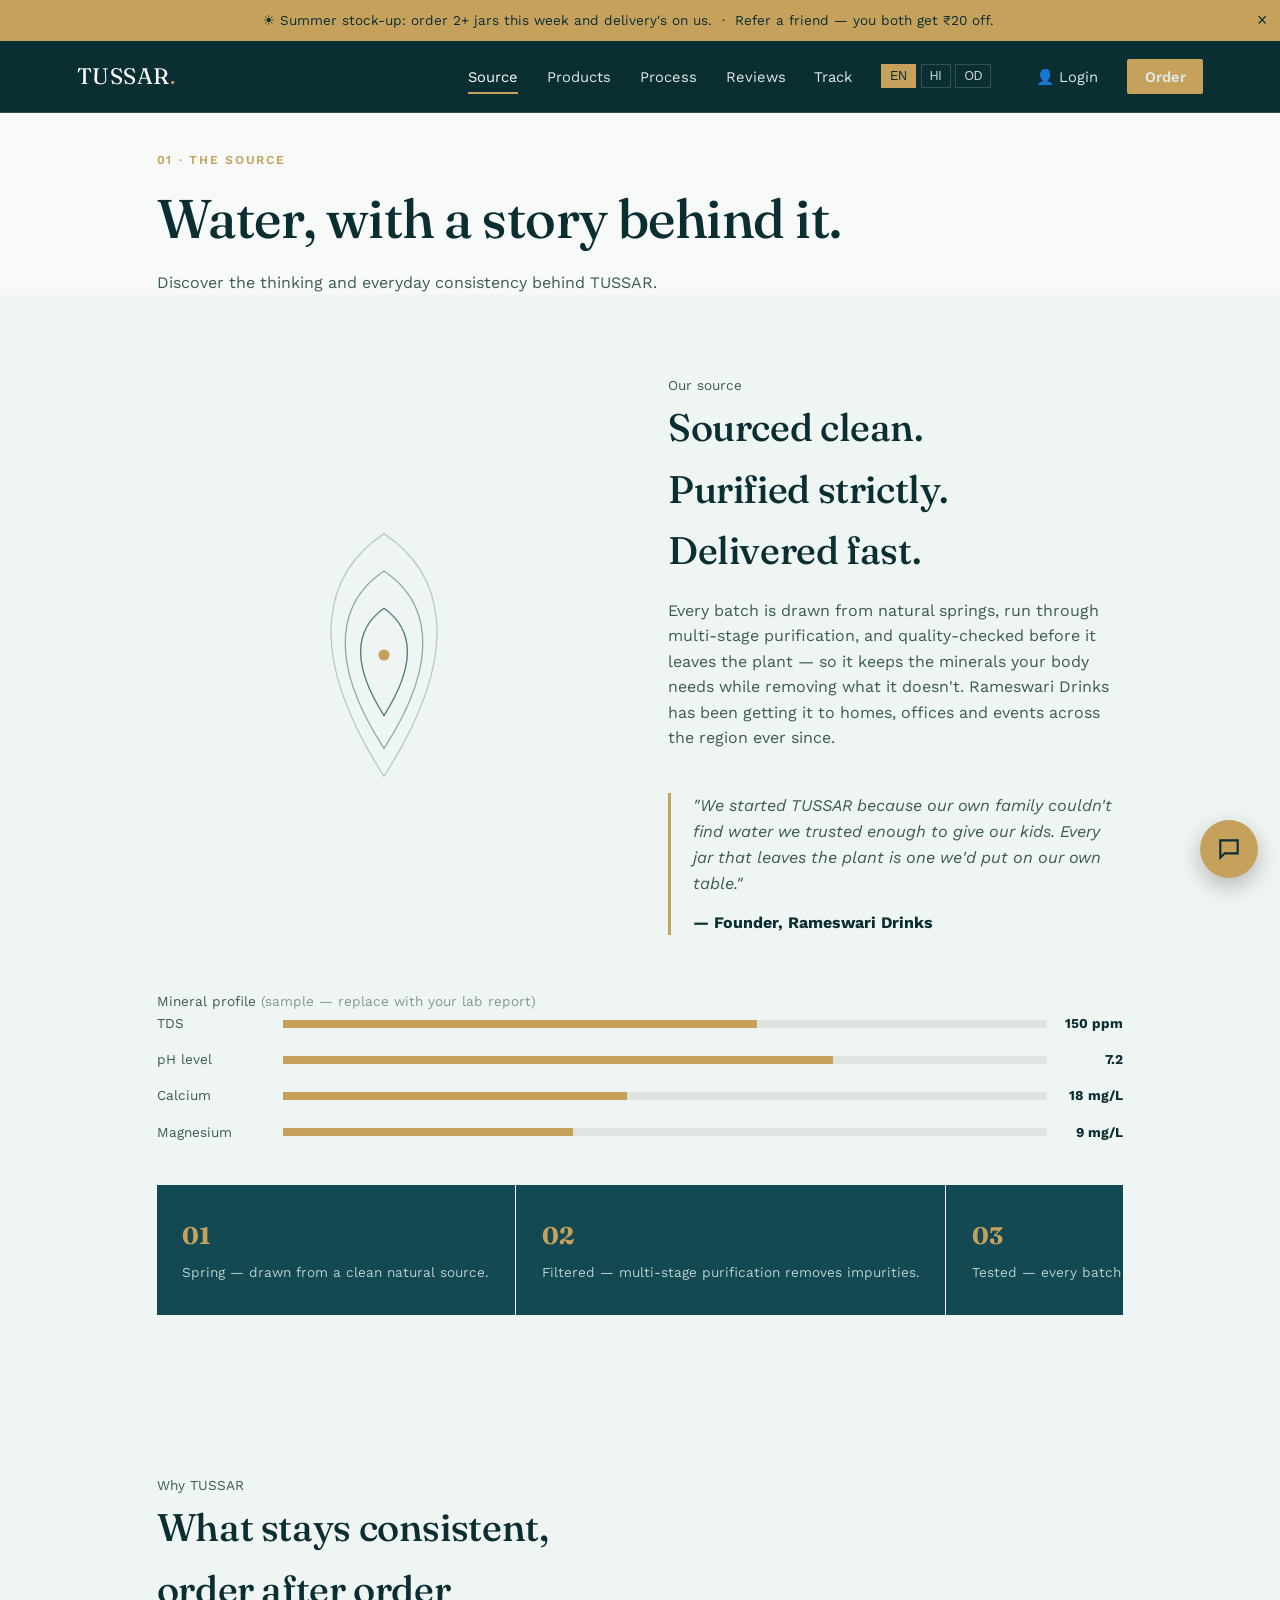
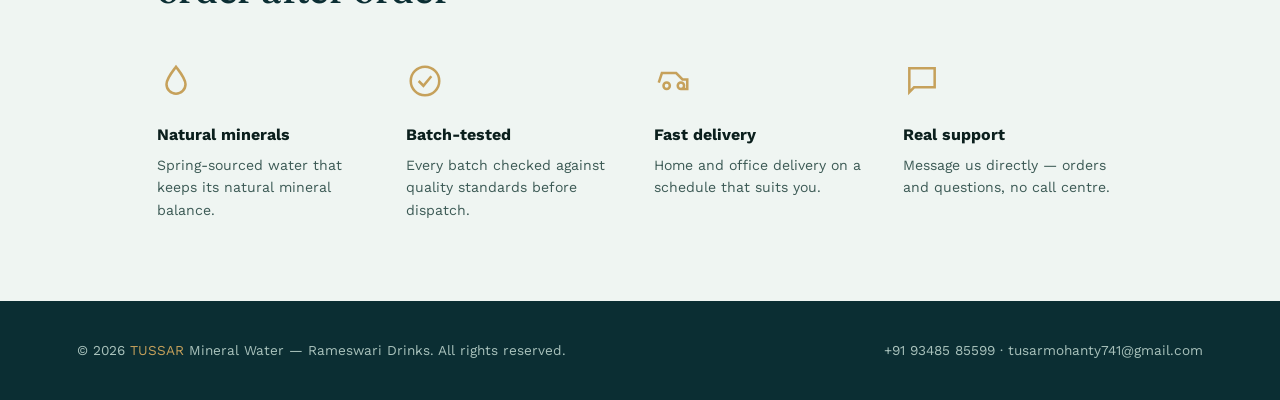
==== commit 9a4cfd8a: "Restore site features after multi-page deployment" ====
--- a/about.html
+++ b/about.html
@@ -631,7 +631,9 @@
 function getDeliveryMode(){return document.querySelector('input[name="deliveryMode"]:checked')?.value||'standard';}
 function getPriorityDeliveryFee(qty){const q=Math.max(1,Number(qty)||1);return Math.max(20,20+Math.max(0,Math.ceil((q-5)/5))*10);}
 function calcTotal(){
- const sel=document.getElementById('oProduct');const price=+sel.options[sel.selectedIndex].dataset.price;
+ const sel=document.getElementById('oProduct');
+ if(!sel)return {subtotal:0,priority:0,total:0};
+ const price=+sel.options[sel.selectedIndex].dataset.price;
  const qty=Math.max(1,+document.getElementById('oQty').value||1);const subtotal=price*qty;
  const priority=getDeliveryMode()==='priority'?getPriorityDeliveryFee(qty):0;
  const subtotalEl=document.getElementById('oSubtotal');if(subtotalEl)subtotalEl.textContent=subtotal;
@@ -696,7 +698,10 @@
   }catch(e){}
 }
 (function(){
-  try{ if(localStorage.getItem('tussar_last_order')) document.getElementById('repeatBtn').style.display='inline-block'; }catch(e){}
+  try{
+    const repeatBtn=document.getElementById('repeatBtn');
+    if(repeatBtn&&localStorage.getItem('tussar_last_order')) repeatBtn.style.display='inline-block';
+  }catch(e){}
 })();
 
 function sendOrderByEmail(){
@@ -751,6 +756,7 @@
   try{
     const saved=JSON.parse(localStorage.getItem('tussar_reviews')||'[]');
     const grid=document.getElementById('revGrid');
+    if(!grid)return;
     saved.forEach(r=>{
       const d=document.createElement('div');
       d.className='rev-card';
